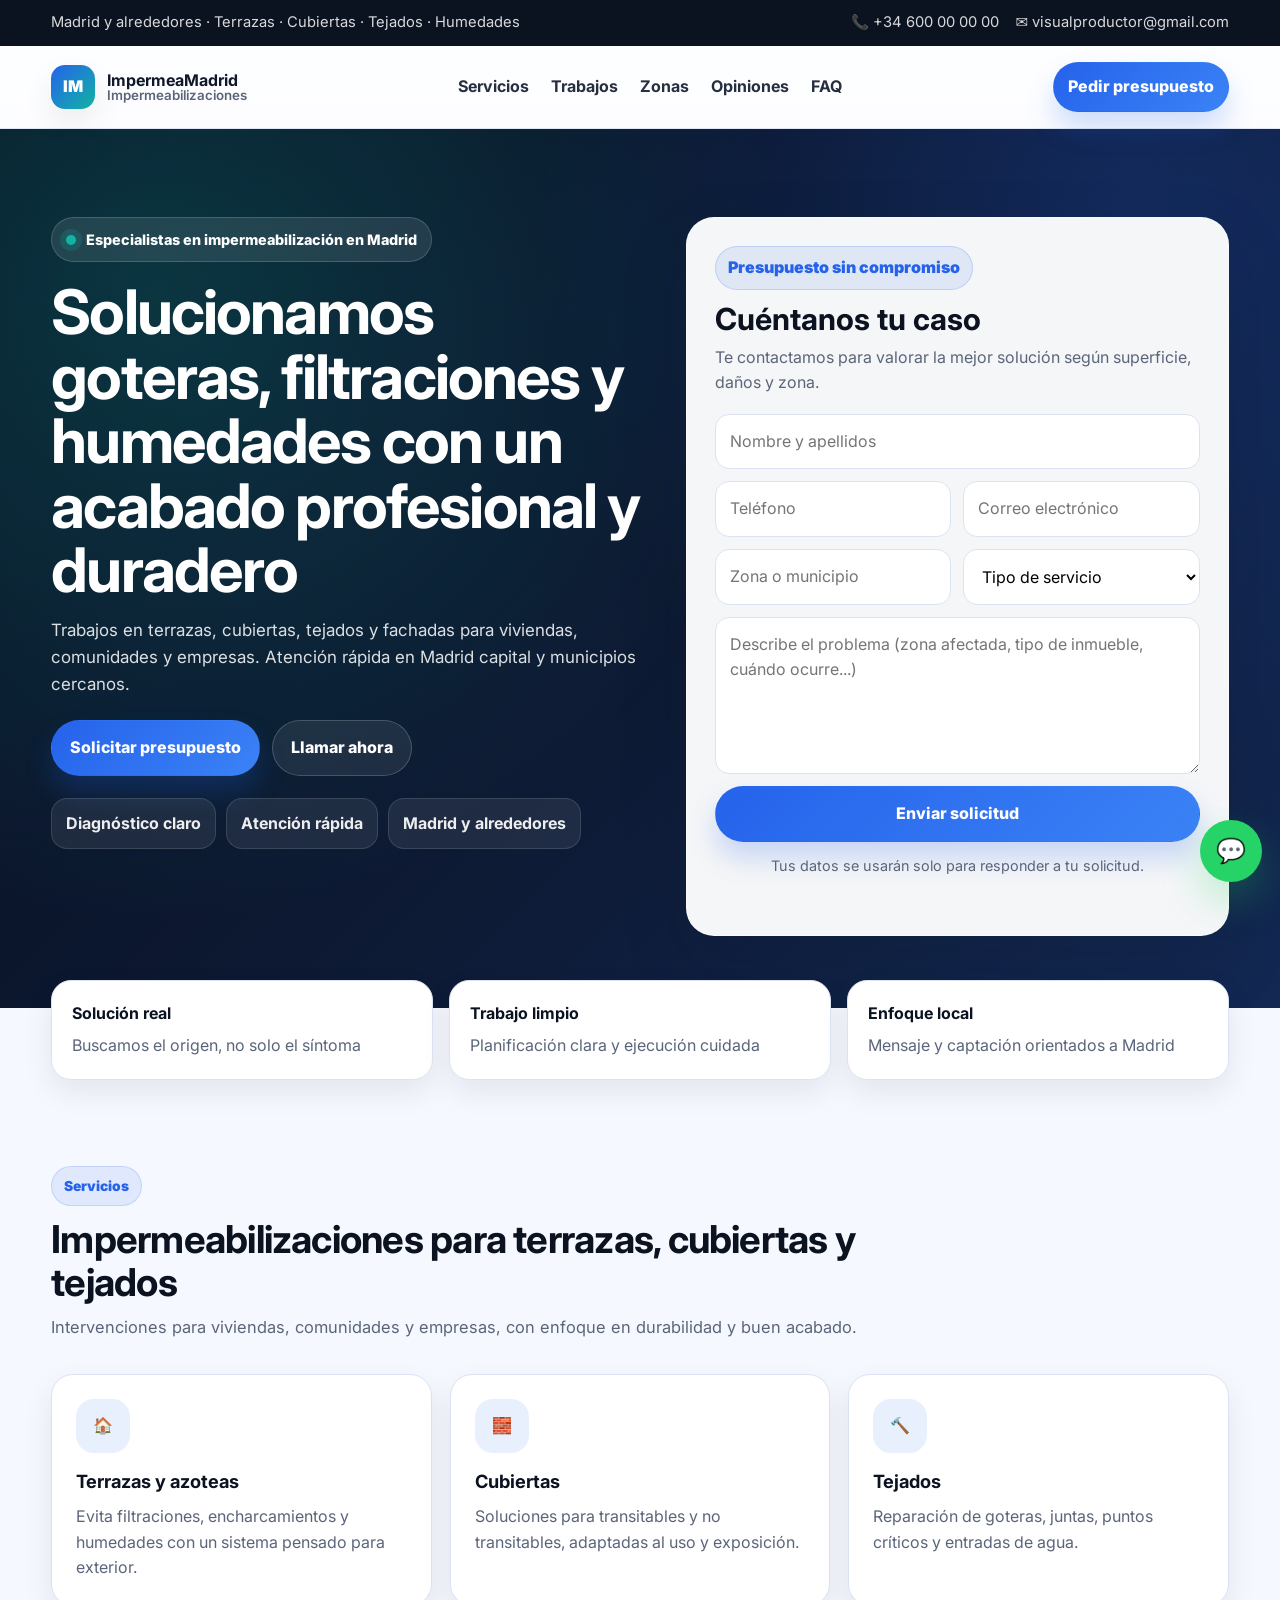
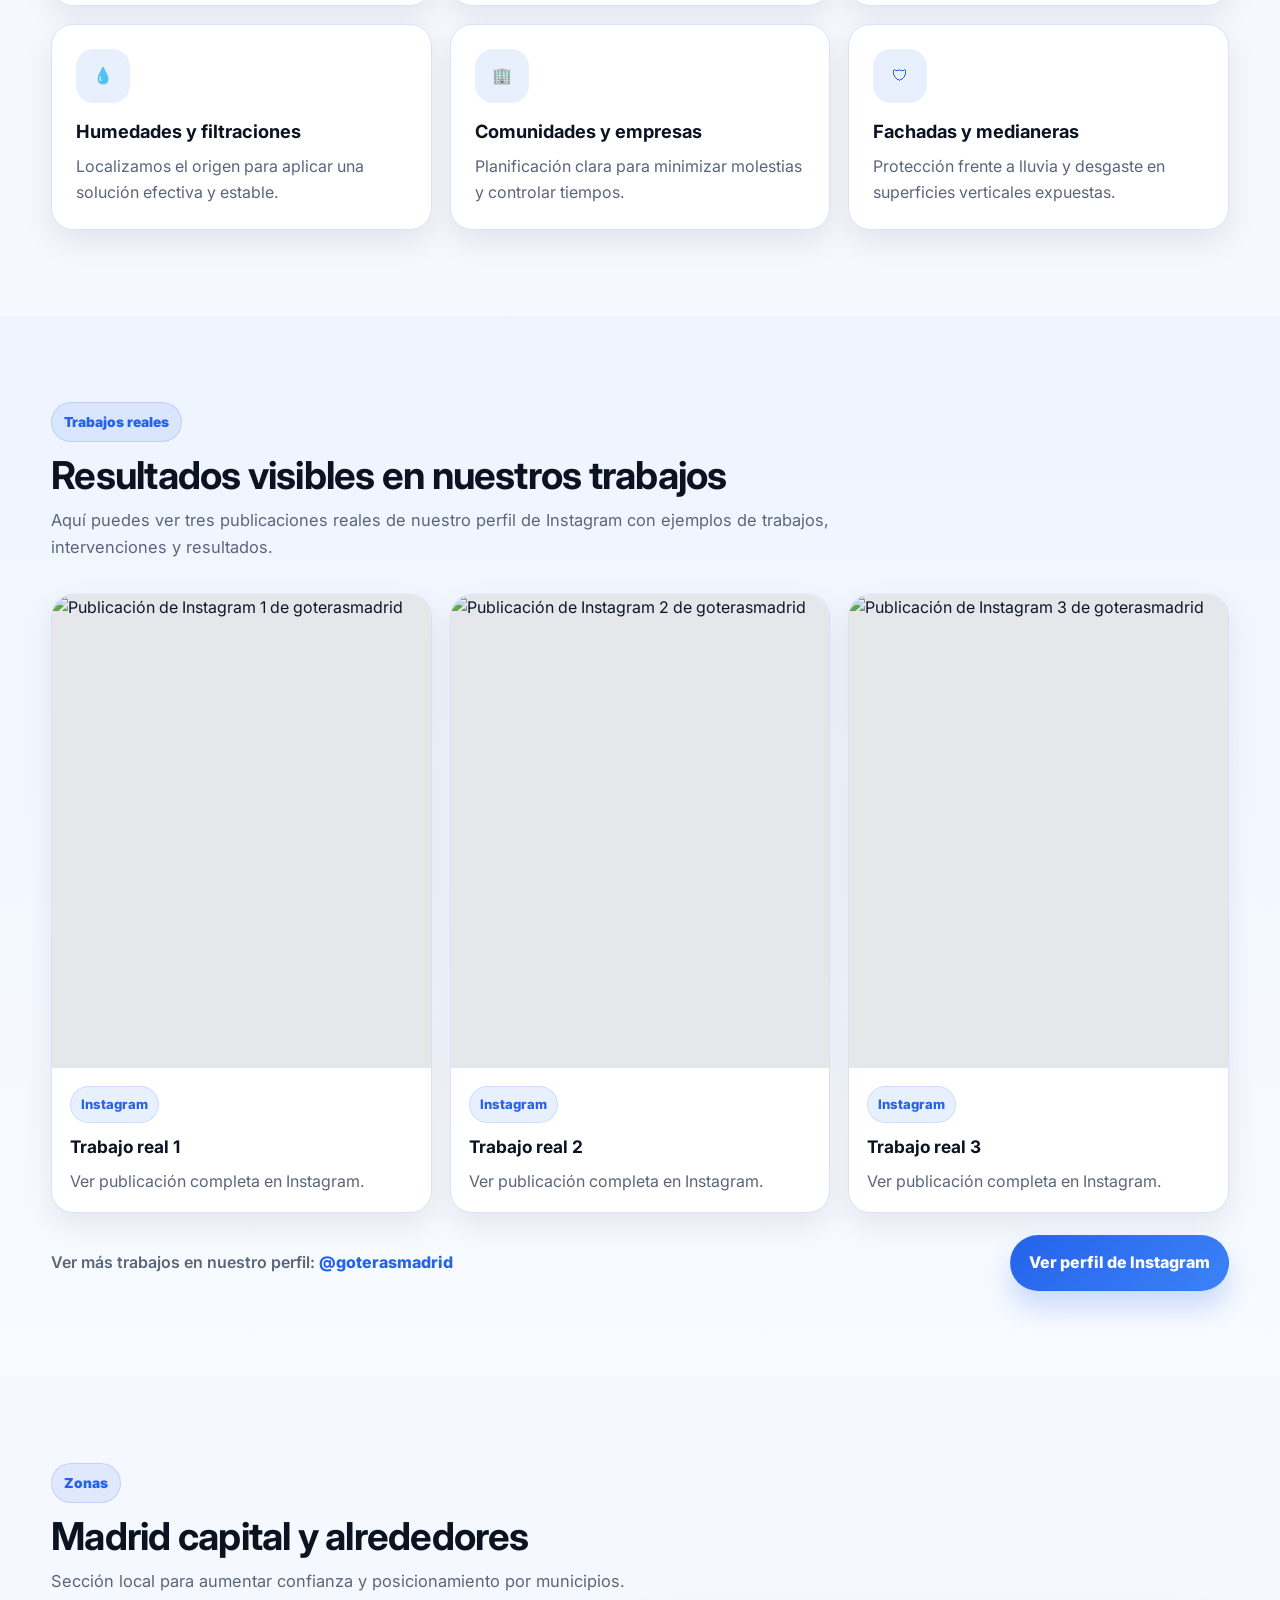
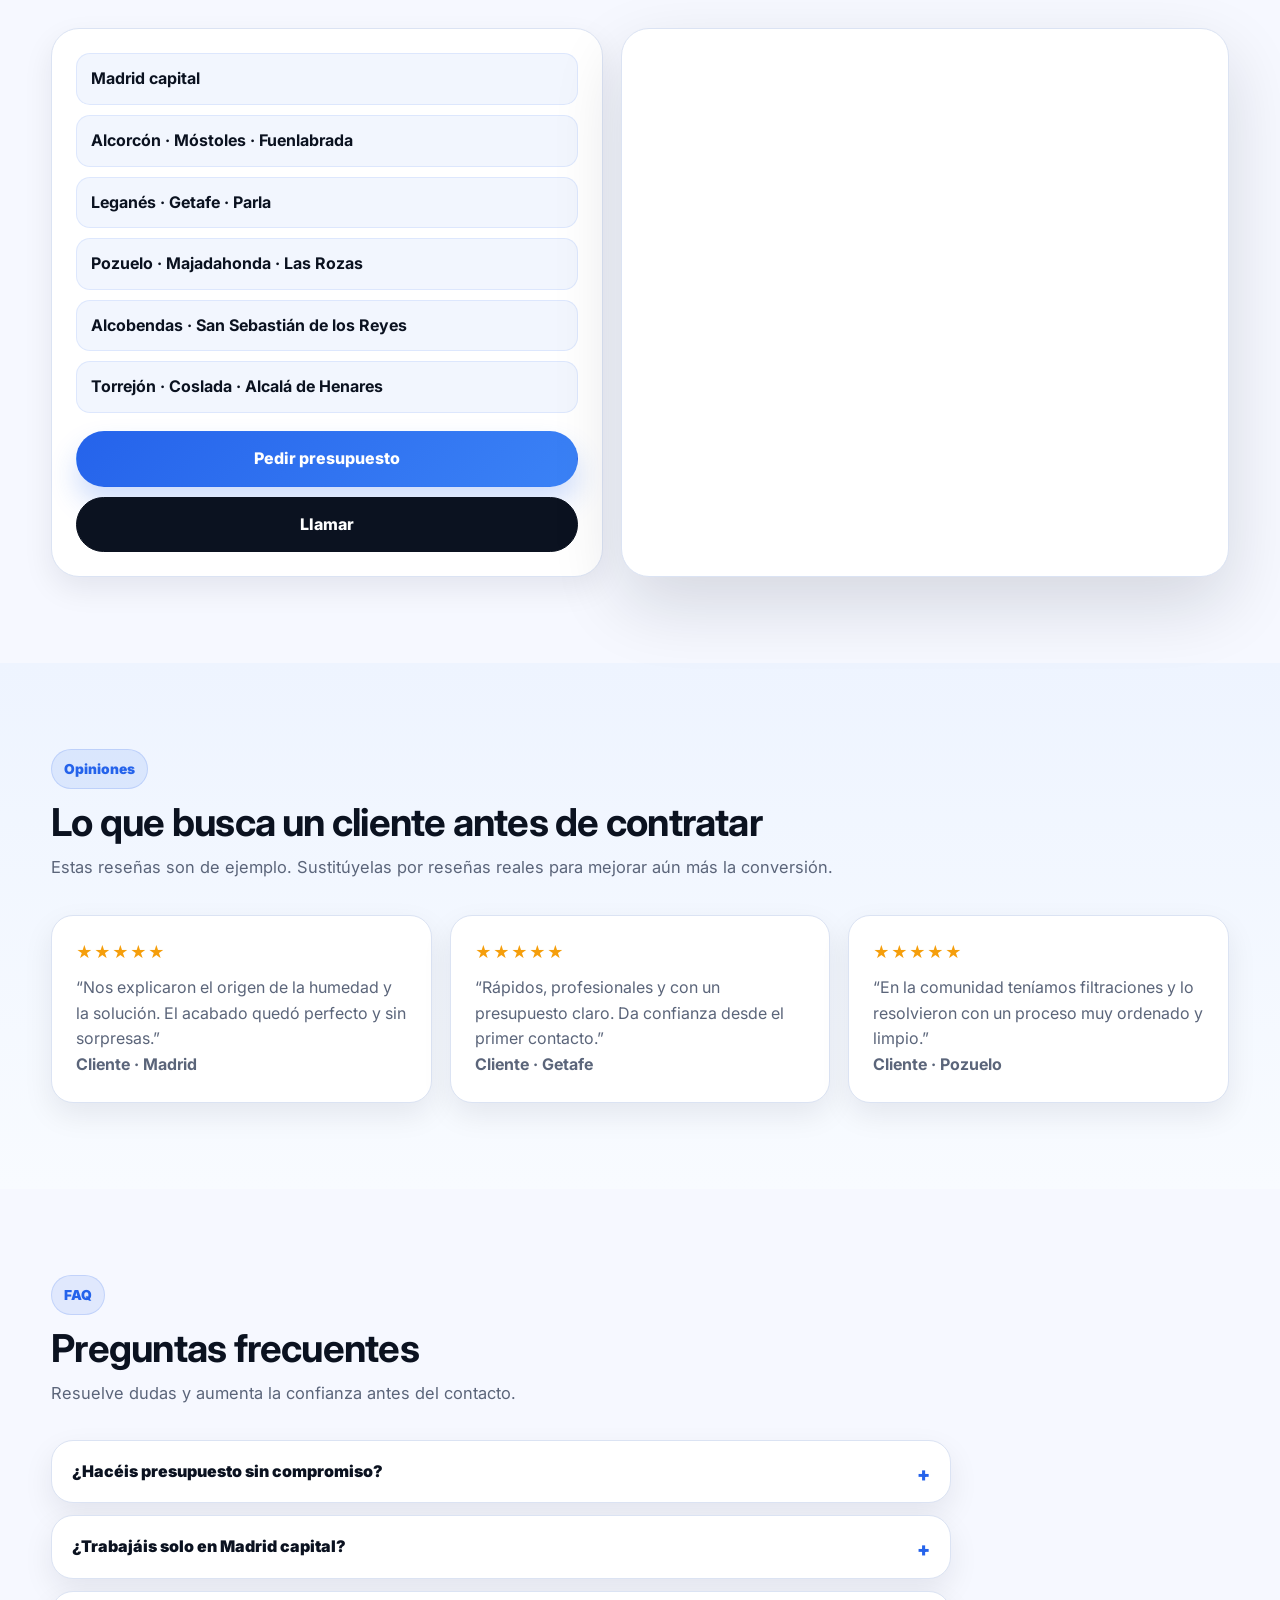
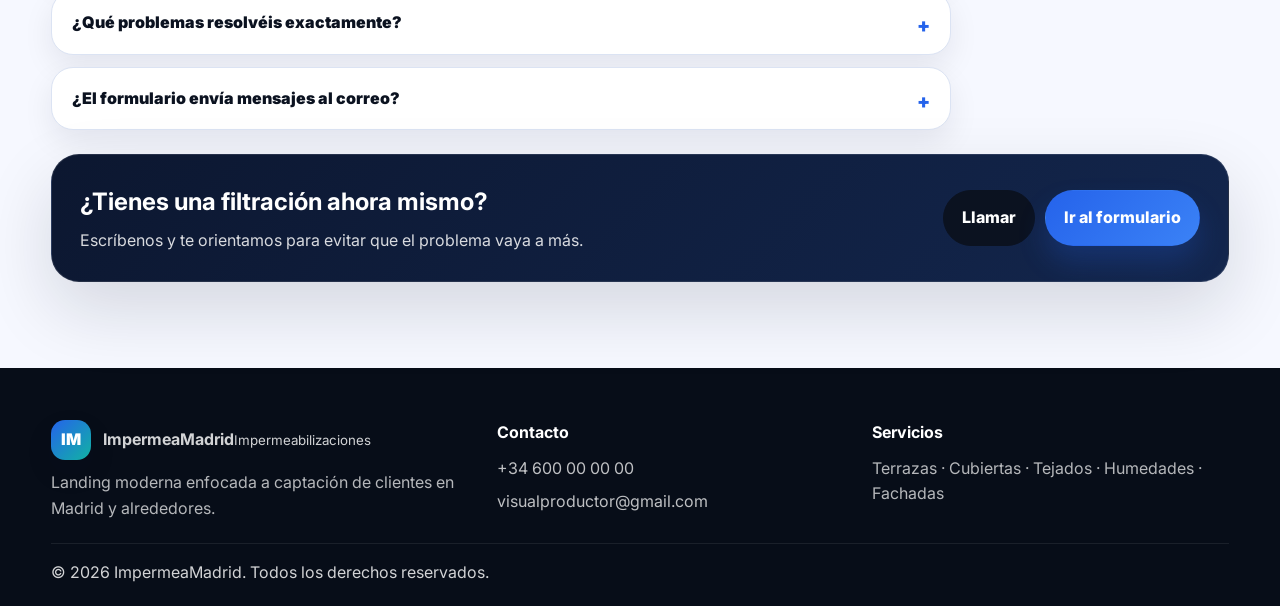
==== index.html @ e81adb11 "WebCompleta" ====
<!DOCTYPE html>
<html lang="es">
<head>
  <meta charset="UTF-8" />
  <meta name="viewport" content="width=device-width, initial-scale=1.0" />
  <title>Impermeabilizaciones en Madrid | Terrazas, cubiertas y tejados</title>
  <meta name="description" content="Impermeabilizaciones profesionales en Madrid y alrededores. Solucionamos goteras, filtraciones y humedades en terrazas, cubiertas y tejados. Presupuesto sin compromiso." />
  <meta name="theme-color" content="#0b1220" />
  <link rel="preconnect" href="https://fonts.googleapis.com" />
  <link rel="preconnect" href="https://fonts.gstatic.com" crossorigin />
  <link href="https://fonts.googleapis.com/css2?family=Inter:wght@400;500;600;700;800;900&display=swap" rel="stylesheet" />
  <link rel="stylesheet" href="style.css" />
</head>
<body>
  <div class="topbar">
    <div class="container topbar__inner">
      <p>Madrid y alrededores · Terrazas · Cubiertas · Tejados · Humedades</p>
      <div class="topbar__links">
        <a href="tel:+34600000000">📞 +34 600 00 00 00</a>
        <a href="mailto:visualproductor@gmail.com">✉ visualproductor@gmail.com</a>
      </div>
    </div>
  </div>

  <header class="header" id="header">
    <div class="container header__inner">
      <a class="brand" href="#inicio" aria-label="Inicio">
        <span class="brand__mark">IM</span>
        <span class="brand__text">
          <strong>ImpermeaMadrid</strong>
          <small>Impermeabilizaciones</small>
        </span>
      </a>

      <nav class="nav nav--desktop" aria-label="Navegación principal">
        <a href="#servicios">Servicios</a>
        <a href="#trabajos">Trabajos</a>
        <a href="#zonas">Zonas</a>
        <a href="#opiniones">Opiniones</a>
        <a href="#faq">FAQ</a>
      </nav>

      <div class="header__actions">
        <a class="btn btn--primary btn--sm header__cta" href="#contacto">Pedir presupuesto</a>
        <button class="burger" id="burger" aria-label="Abrir menú" aria-expanded="false">
          <span></span><span></span><span></span>
        </button>
      </div>
    </div>

    <nav class="nav nav--mobile" id="mobileNav" aria-label="Menú móvil">
      <a href="#servicios">Servicios</a>
      <a href="#trabajos">Trabajos</a>
      <a href="#zonas">Zonas</a>
      <a href="#opiniones">Opiniones</a>
      <a href="#faq">FAQ</a>
      <a href="#contacto">Pedir presupuesto</a>
    </nav>
  </header>

  <main id="inicio">
    <section class="hero">
      <div class="hero__bg"></div>
      <div class="hero__glow"></div>

      <div class="container hero__grid">
        <div class="hero__content reveal">
          <div class="pill">
            <span class="pill__dot"></span>
            Especialistas en impermeabilización en Madrid
          </div>

          <h1>Solucionamos goteras, filtraciones y humedades con un acabado profesional y duradero</h1>

          <p class="hero__lead">
            Trabajos en terrazas, cubiertas, tejados y fachadas para viviendas, comunidades y empresas.
            Atención rápida en Madrid capital y municipios cercanos.
          </p>

          <div class="hero__buttons">
            <a class="btn btn--primary" href="#contacto">Solicitar presupuesto</a>
            <a class="btn btn--ghost" href="tel:+34600000000">Llamar ahora</a>
          </div>

          <div class="hero__highlights">
            <div class="chip">Diagnóstico claro</div>
            <div class="chip">Atención rápida</div>
            <div class="chip">Madrid y alrededores</div>
          </div>
        </div>

        <aside class="lead reveal" id="contacto">
          <div class="lead__head">
            <div class="lead__badge">Presupuesto sin compromiso</div>
            <h2>Cuéntanos tu caso</h2>
            <p>Te contactamos para valorar la mejor solución según superficie, daños y zona.</p>
          </div>

          <form class="form" action="https://formsubmit.co/visualproductor@gmail.com" method="POST" novalidate>
            <div class="form__row">
              <label class="sr-only" for="nombre">Nombre</label>
              <input id="nombre" name="nombre" type="text" placeholder="Nombre y apellidos" required />
            </div>

            <div class="form__row form__row--2">
              <label class="sr-only" for="telefono">Teléfono</label>
              <input id="telefono" name="telefono" type="tel" placeholder="Teléfono" required />
              <label class="sr-only" for="email">Email</label>
              <input id="email" name="email" type="email" placeholder="Correo electrónico" required />
            </div>

            <div class="form__row form__row--2">
              <label class="sr-only" for="zona">Zona</label>
              <input id="zona" name="zona" type="text" placeholder="Zona o municipio" required />
              <label class="sr-only" for="servicio">Servicio</label>
              <select id="servicio" name="servicio" required>
                <option value="">Tipo de servicio</option>
                <option>Terrazas y azoteas</option>
                <option>Cubiertas</option>
                <option>Tejados</option>
                <option>Humedades / filtraciones</option>
                <option>Fachadas / medianeras</option>
                <option>Comunidades / empresas</option>
                <option>Otro</option>
              </select>
            </div>

            <div class="form__row">
              <label class="sr-only" for="mensaje">Mensaje</label>
              <textarea id="mensaje" name="mensaje" rows="5" placeholder="Describe el problema (zona afectada, tipo de inmueble, cuándo ocurre...)" required></textarea>
            </div>

            <input type="hidden" name="_subject" value="Nuevo contacto desde la web de impermeabilizaciones" />
            <input type="hidden" name="_captcha" value="false" />
            <input type="hidden" name="_template" value="table" />
            <input type="hidden" name="_next" value="./gracias.html" />

            <button class="btn btn--primary btn--block" type="submit" id="submitBtn">Enviar solicitud</button>
            <p class="form__note">Tus datos se usarán solo para responder a tu solicitud.</p>
            <div class="form__error" id="formError" role="alert" aria-live="polite"></div>
          </form>
        </aside>
      </div>
    </section>

    <section class="trust">
      <div class="container trust__grid reveal">
        <div class="trust__item"><strong>Solución real</strong><span>Buscamos el origen, no solo el síntoma</span></div>
        <div class="trust__item"><strong>Trabajo limpio</strong><span>Planificación clara y ejecución cuidada</span></div>
        <div class="trust__item"><strong>Enfoque local</strong><span>Mensaje y captación orientados a Madrid</span></div>
      </div>
    </section>

    <section class="section" id="servicios">
      <div class="container">
        <header class="section__head reveal">
          <span class="tag">Servicios</span>
          <h2>Impermeabilizaciones para terrazas, cubiertas y tejados</h2>
          <p>Intervenciones para viviendas, comunidades y empresas, con enfoque en durabilidad y buen acabado.</p>
        </header>

        <div class="grid grid--3">
          <article class="card reveal"><div class="card__icon">🏠</div><h3>Terrazas y azoteas</h3><p>Evita filtraciones, encharcamientos y humedades con un sistema pensado para exterior.</p></article>
          <article class="card reveal"><div class="card__icon">🧱</div><h3>Cubiertas</h3><p>Soluciones para transitables y no transitables, adaptadas al uso y exposición.</p></article>
          <article class="card reveal"><div class="card__icon">🔨</div><h3>Tejados</h3><p>Reparación de goteras, juntas, puntos críticos y entradas de agua.</p></article>
          <article class="card reveal"><div class="card__icon">💧</div><h3>Humedades y filtraciones</h3><p>Localizamos el origen para aplicar una solución efectiva y estable.</p></article>
          <article class="card reveal"><div class="card__icon">🏢</div><h3>Comunidades y empresas</h3><p>Planificación clara para minimizar molestias y controlar tiempos.</p></article>
          <article class="card reveal"><div class="card__icon">🛡</div><h3>Fachadas y medianeras</h3><p>Protección frente a lluvia y desgaste en superficies verticales expuestas.</p></article>
        </div>
      </div>
    </section>

    <section class="section section--alt" id="trabajos">
      <div class="container">
        <header class="section__head reveal">
          <span class="tag">Trabajos reales</span>
          <h2>Resultados visibles en nuestros trabajos</h2>
          <p>
            Aquí puedes ver tres publicaciones reales de nuestro perfil de Instagram con ejemplos
            de trabajos, intervenciones y resultados.
          </p>
        </header>

        <div class="instagram-grid reveal">
          <a class="instagram-post" href="https://www.instagram.com/p/DVeEOyBDBT_/?img_index=1" target="_blank" rel="noopener noreferrer">
            <div class="instagram-post__image"><img src="img/post1.jpg" alt="Publicación de Instagram 1 de goterasmadrid" /></div>
            <div class="instagram-post__content">
              <span class="instagram-post__badge">Instagram</span>
              <h3>Trabajo real 1</h3>
              <p>Ver publicación completa en Instagram.</p>
            </div>
          </a>

          <a class="instagram-post" href="https://www.instagram.com/p/DA6O2ZUCTAc/" target="_blank" rel="noopener noreferrer">
            <div class="instagram-post__image"><img src="img/post2.jpg" alt="Publicación de Instagram 2 de goterasmadrid" /></div>
            <div class="instagram-post__content">
              <span class="instagram-post__badge">Instagram</span>
              <h3>Trabajo real 2</h3>
              <p>Ver publicación completa en Instagram.</p>
            </div>
          </a>

          <a class="instagram-post" href="https://www.instagram.com/p/DA0SCbBNpt3/?img_index=1" target="_blank" rel="noopener noreferrer">
            <div class="instagram-post__image"><img src="img/post3.jpg" alt="Publicación de Instagram 3 de goterasmadrid" /></div>
            <div class="instagram-post__content">
              <span class="instagram-post__badge">Instagram</span>
              <h3>Trabajo real 3</h3>
              <p>Ver publicación completa en Instagram.</p>
            </div>
          </a>
        </div>

        <div class="instagram-cta reveal">
          <p>Ver más trabajos en nuestro perfil: <a href="https://www.instagram.com/goterasmadrid/" target="_blank" rel="noopener noreferrer">@goterasmadrid</a></p>
          <a class="btn btn--primary" href="https://www.instagram.com/goterasmadrid/" target="_blank" rel="noopener noreferrer">Ver perfil de Instagram</a>
        </div>
      </div>
    </section>

    <section class="section" id="zonas">
      <div class="container">
        <header class="section__head reveal">
          <span class="tag">Zonas</span>
          <h2>Madrid capital y alrededores</h2>
          <p>Sección local para aumentar confianza y posicionamiento por municipios.</p>
        </header>

        <div class="zones">
          <div class="zones__list reveal">
            <div class="zone">Madrid capital</div>
            <div class="zone">Alcorcón · Móstoles · Fuenlabrada</div>
            <div class="zone">Leganés · Getafe · Parla</div>
            <div class="zone">Pozuelo · Majadahonda · Las Rozas</div>
            <div class="zone">Alcobendas · San Sebastián de los Reyes</div>
            <div class="zone">Torrejón · Coslada · Alcalá de Henares</div>
            <div class="zones__cta">
              <a class="btn btn--primary btn--block" href="#contacto">Pedir presupuesto</a>
              <a class="btn btn--dark btn--block" href="tel:+34600000000">Llamar</a>
            </div>
          </div>

          <div class="map reveal" aria-label="Mapa de Madrid">
            <iframe title="Mapa - Madrid" loading="lazy" referrerpolicy="no-referrer-when-downgrade" src="https://www.google.com/maps?q=Madrid&output=embed"></iframe>
          </div>
        </div>
      </div>
    </section>

    <section class="section section--alt" id="opiniones">
      <div class="container">
        <header class="section__head reveal">
          <span class="tag">Opiniones</span>
          <h2>Lo que busca un cliente antes de contratar</h2>
          <p>Estas reseñas son de ejemplo. Sustitúyelas por reseñas reales para mejorar aún más la conversión.</p>
        </header>

        <div class="grid grid--3">
          <article class="review reveal"><div class="review__stars">★★★★★</div><p>“Nos explicaron el origen de la humedad y la solución. El acabado quedó perfecto y sin sorpresas.”</p><span>Cliente · Madrid</span></article>
          <article class="review reveal"><div class="review__stars">★★★★★</div><p>“Rápidos, profesionales y con un presupuesto claro. Da confianza desde el primer contacto.”</p><span>Cliente · Getafe</span></article>
          <article class="review reveal"><div class="review__stars">★★★★★</div><p>“En la comunidad teníamos filtraciones y lo resolvieron con un proceso muy ordenado y limpio.”</p><span>Cliente · Pozuelo</span></article>
        </div>
      </div>
    </section>

    <section class="section" id="faq">
      <div class="container">
        <header class="section__head reveal">
          <span class="tag">FAQ</span>
          <h2>Preguntas frecuentes</h2>
          <p>Resuelve dudas y aumenta la confianza antes del contacto.</p>
        </header>

        <div class="faq reveal">
          <details class="faq__item"><summary>¿Hacéis presupuesto sin compromiso?</summary><p>Sí. Necesitamos entender el tipo de superficie, el problema y la zona para orientar la mejor solución.</p></details>
          <details class="faq__item"><summary>¿Trabajáis solo en Madrid capital?</summary><p>No. Trabajamos en Madrid y alrededores. Indícanos tu municipio y te confirmamos cobertura.</p></details>
          <details class="faq__item"><summary>¿Qué problemas resolvéis exactamente?</summary><p>Goteras, filtraciones, humedades, impermeabilización de terrazas, cubiertas, tejados y fachadas.</p></details>
          <details class="faq__item"><summary>¿El formulario envía mensajes al correo?</summary><p>Sí. Está preparado con FormSubmit para enviar directamente a visualproductor@gmail.com sin backend.</p></details>
        </div>

        <div class="cta reveal">
          <div class="cta__box">
            <div>
              <h3>¿Tienes una filtración ahora mismo?</h3>
              <p>Escríbenos y te orientamos para evitar que el problema vaya a más.</p>
            </div>
            <div class="cta__actions">
              <a class="btn btn--dark" href="tel:+34600000000">Llamar</a>
              <a class="btn btn--primary" href="#contacto">Ir al formulario</a>
            </div>
          </div>
        </div>
      </div>
    </section>

    <footer class="footer">
      <div class="container footer__grid">
        <div class="footer__col">
          <div class="footer__brand">
            <span class="brand__mark brand__mark--sm">IM</span>
            <div><strong>ImpermeaMadrid</strong><small>Impermeabilizaciones</small></div>
          </div>
          <p>Landing moderna enfocada a captación de clientes en Madrid y alrededores.</p>
        </div>

        <div class="footer__col">
          <h4>Contacto</h4>
          <a href="tel:+34600000000">+34 600 00 00 00</a>
          <a href="mailto:visualproductor@gmail.com">visualproductor@gmail.com</a>
        </div>

        <div class="footer__col">
          <h4>Servicios</h4>
          <p>Terrazas · Cubiertas · Tejados · Humedades · Fachadas</p>
        </div>
      </div>

      <div class="container footer__bottom">
        <p>© 2026 ImpermeaMadrid. Todos los derechos reservados.</p>
      </div>
    </footer>

    <a class="wapp" href="https://wa.me/34600000000" target="_blank" rel="noopener noreferrer" aria-label="Contactar por WhatsApp">💬</a>
  </main>

  <script src="script.js"></script>
</body>
</html>
---- style.css ----
:root{
  --bg:#f6f8ff;
  --surface:#ffffff;
  --text:#0f172a;
  --muted:#5b657a;
  --dark:#0b1220;
  --primary:#2563eb;
  --primary-2:#1d4ed8;
  --accent:#11b3a3;
  --border:#dbe3f3;
  --shadow-lg:0 28px 70px rgba(11,18,32,.14);
  --shadow-md:0 12px 30px rgba(11,18,32,.08);
  --radius-xl:28px;
  --radius-lg:22px;
  --max:1180px;
  --t:.28s ease;
}
*{box-sizing:border-box;margin:0;padding:0}
html{scroll-behavior:smooth}
body{font-family:"Inter",system-ui,-apple-system,Segoe UI,Roboto,Arial,sans-serif;background:var(--bg);color:var(--text);line-height:1.6}
a{color:inherit;text-decoration:none}
button,input,select,textarea{font:inherit}
img{max-width:100%;display:block}
.container{width:min(92%,var(--max));margin:0 auto}
.sr-only{position:absolute;width:1px;height:1px;padding:0;margin:-1px;overflow:hidden;clip:rect(0,0,0,0);white-space:nowrap;border:0}
.topbar{background:var(--dark);color:rgba(255,255,255,.84);font-size:.92rem}
.topbar__inner{min-height:46px;display:flex;align-items:center;justify-content:space-between;gap:16px;flex-wrap:wrap}
.topbar__links{display:flex;gap:16px;flex-wrap:wrap}
.header{position:sticky;top:0;z-index:100;backdrop-filter:blur(12px);background:rgba(255,255,255,.78);border-bottom:1px solid rgba(219,227,243,.9)}
.header__inner{min-height:82px;display:flex;align-items:center;justify-content:space-between;gap:18px}
.brand{display:flex;align-items:center;gap:12px}
.brand__mark{width:44px;height:44px;border-radius:14px;display:grid;place-items:center;color:#fff;font-weight:900;background:linear-gradient(135deg,var(--primary),var(--accent));box-shadow:var(--shadow-md)}
.brand__mark--sm{width:40px;height:40px}
.brand__text{display:flex;flex-direction:column;line-height:1.05}
.brand__text small{color:var(--muted);font-weight:600}
.nav--desktop{display:flex;align-items:center;gap:22px}
.nav--desktop a{font-weight:700;color:var(--text);opacity:.9}
.header__actions{display:flex;align-items:center;gap:12px}
.header__cta{white-space:nowrap;padding:12px 20px;box-shadow:0 12px 24px rgba(37,99,235,.18)}
.burger{width:46px;height:46px;border-radius:14px;border:1px solid var(--border);background:#fff;cursor:pointer;display:none}
.burger span{display:block;width:20px;height:2px;background:var(--text);margin:4px auto;border-radius:2px;opacity:.9}
.nav--mobile{display:none;flex-direction:column;gap:14px;padding:0 4% 18px;background:#fff;border-top:1px solid var(--border)}
.nav--mobile.active{display:flex}
.nav--mobile a{font-weight:700}
.btn{display:inline-flex;align-items:center;justify-content:center;gap:10px;padding:14px 18px;border-radius:999px;font-weight:800;border:1px solid transparent;cursor:pointer;transition:var(--t)}
.btn--sm{padding:11px 14px}
.btn--primary{color:#fff;background:linear-gradient(135deg,var(--primary),#3b82f6);box-shadow:0 16px 28px rgba(37,99,235,.22)}
.btn--primary:hover{transform:translateY(-2px);background:linear-gradient(135deg,var(--primary-2),#2563eb)}
.btn--ghost{background:rgba(255,255,255,.08);border:1px solid rgba(255,255,255,.18);color:#fff}
.btn--dark{background:var(--dark);border:1px solid var(--dark);color:#fff}
.btn--block{width:100%}
.hero{position:relative;overflow:hidden;padding:88px 0 72px;background:linear-gradient(135deg,#071021 0%, #0e1a34 52%, #142c5b 100%);color:#fff}
.hero__bg{position:absolute;inset:0;background:linear-gradient(rgba(7,16,33,.55),rgba(7,16,33,.55)),url("https://images.unsplash.com/photo-1504307651254-35680f356dfd?auto=format&fit=crop&w=1700&q=80") center/cover no-repeat;opacity:.22}
.hero__glow{position:absolute;inset:-120px;background:radial-gradient(circle at 18% 25%, rgba(17,179,163,.22), transparent 42%),radial-gradient(circle at 82% 18%, rgba(37,99,235,.22), transparent 38%);pointer-events:none}
.hero__grid{position:relative;z-index:2;display:grid;grid-template-columns:1.05fr .95fr;gap:34px;align-items:start}
.pill{display:inline-flex;align-items:center;gap:10px;padding:10px 14px;border-radius:999px;background:rgba(255,255,255,.10);border:1px solid rgba(255,255,255,.16);font-weight:800;font-size:.9rem;margin-bottom:18px}
.pill__dot{width:10px;height:10px;border-radius:50%;background:var(--accent);box-shadow:0 0 0 6px rgba(17,179,163,.18)}
.hero h1{font-size:clamp(2.1rem, 4.8vw, 4.2rem);line-height:1.05;letter-spacing:-.03em;margin-bottom:14px;max-width:820px}
.hero__lead{color:rgba(255,255,255,.86);font-size:1.06rem;max-width:720px;margin-bottom:22px}
.hero__buttons{display:flex;gap:12px;flex-wrap:wrap;margin-bottom:22px}
.hero__highlights{display:flex;flex-wrap:wrap;gap:10px}.chip{display:inline-flex;align-items:center;gap:10px;padding:12px 14px;border-radius:16px;background:rgba(255,255,255,.08);border:1px solid rgba(255,255,255,.12);color:rgba(255,255,255,.92);font-weight:700}
.lead{background:rgba(255,255,255,.96);color:var(--text);border-radius:var(--radius-xl);box-shadow:var(--shadow-lg);border:1px solid rgba(255,255,255,.55);padding:28px}
.lead__badge{display:inline-flex;padding:8px 12px;border-radius:999px;background:rgba(37,99,235,.10);border:1px solid rgba(37,99,235,.18);color:var(--primary);font-weight:900;margin-bottom:12px}
.lead__head h2{font-size:1.9rem;line-height:1.15;margin-bottom:8px;color:var(--dark)}
.lead__head p{color:var(--muted);margin-bottom:18px}
.form{display:grid;gap:12px}.form__row{display:grid;gap:12px}.form__row--2{grid-template-columns:1fr 1fr}
.form input,.form select,.form textarea{width:100%;padding:14px;border-radius:14px;border:1px solid var(--border);background:#fff;outline:none;transition:var(--t)}
.form textarea{resize:vertical;min-height:120px}
.form input:focus,.form select:focus,.form textarea:focus{border-color:rgba(37,99,235,.55);box-shadow:0 0 0 4px rgba(37,99,235,.12)}
.form__note{font-size:.9rem;color:var(--muted);text-align:center}.form__error{color:#b42318;font-weight:700;font-size:.95rem;text-align:center;min-height:1.2em}.is-invalid{border-color:#fda29b!important;box-shadow:0 0 0 4px rgba(240,68,56,.10)!important}
.trust{margin-top:-28px;position:relative;z-index:5}.trust__grid{display:grid;grid-template-columns:repeat(3,1fr);gap:16px}.trust__item{background:#fff;border:1px solid var(--border);border-radius:20px;padding:20px;box-shadow:var(--shadow-md)}.trust__item strong{display:block;color:var(--dark);margin-bottom:6px}.trust__item span{color:var(--muted)}
.section{padding:86px 0}.section--alt{background:linear-gradient(180deg,#eef4ff 0%, #f8fbff 100%)}.section__head{max-width:820px;margin-bottom:34px}.tag{display:inline-flex;padding:8px 12px;border-radius:999px;background:rgba(37,99,235,.10);border:1px solid rgba(37,99,235,.16);color:var(--primary);font-weight:900;font-size:.86rem;margin-bottom:12px}.section__head h2{font-size:clamp(1.85rem, 3vw, 3rem);line-height:1.12;margin-bottom:10px;color:var(--dark);letter-spacing:-.02em}.section__head p{color:var(--muted);font-size:1.03rem}
.grid{display:grid;gap:18px}.grid--3{grid-template-columns:repeat(3,1fr)}
.card,.review{background:#fff;border:1px solid var(--border);border-radius:var(--radius-lg);padding:24px;box-shadow:var(--shadow-md);transition:var(--t)}
.card:hover,.review:hover,.instagram-post:hover{transform:translateY(-4px)}
.card__icon{width:54px;height:54px;border-radius:18px;display:grid;place-items:center;background:rgba(37,99,235,.10);color:var(--primary);margin-bottom:14px}.card h3{color:var(--dark);margin-bottom:8px;font-size:1.14rem}.card p,.review p{color:var(--muted)}
.instagram-grid{display:grid;grid-template-columns:repeat(3,minmax(0,1fr));gap:18px}
.instagram-post{display:flex;flex-direction:column;background:#fff;border:1px solid var(--border);border-radius:var(--radius-lg);overflow:hidden;box-shadow:var(--shadow-md);transition:var(--t)}
.instagram-post__image{aspect-ratio:4/5;overflow:hidden;background:#e5e7eb}.instagram-post__image img{width:100%;height:100%;object-fit:cover;display:block}.instagram-post__content{padding:18px}.instagram-post__badge{display:inline-flex;padding:7px 10px;border-radius:999px;background:rgba(37,99,235,.10);border:1px solid rgba(37,99,235,.14);color:var(--primary);font-weight:800;font-size:.82rem;margin-bottom:10px}.instagram-post__content h3{color:var(--dark);margin-bottom:8px;font-size:1.08rem}.instagram-post__content p{color:var(--muted)}
.instagram-cta{margin-top:22px;display:flex;justify-content:space-between;align-items:center;gap:16px;flex-wrap:wrap}.instagram-cta p{color:var(--muted);font-weight:600}.instagram-cta a:not(.btn){color:var(--primary);font-weight:800}
.zones{display:grid;grid-template-columns:1fr 1.1fr;gap:18px;align-items:stretch}.zones__list{background:#fff;border:1px solid var(--border);border-radius:var(--radius-xl);padding:24px;box-shadow:var(--shadow-md);display:grid;gap:10px}.zone{padding:12px 14px;border-radius:14px;background:rgba(37,99,235,.06);border:1px solid rgba(37,99,235,.10);font-weight:700;color:var(--dark)}.zones__cta{display:grid;gap:10px;margin-top:8px}.map{background:#fff;border:1px solid var(--border);border-radius:var(--radius-xl);overflow:hidden;box-shadow:var(--shadow-lg);min-height:380px}.map iframe{width:100%;height:100%;border:0;min-height:380px}
.review__stars{color:#f59e0b;font-weight:900;letter-spacing:1px;margin-bottom:10px}.review span{color:var(--muted);font-weight:700}
.faq{display:grid;gap:12px;max-width:900px}.faq__item{background:#fff;border:1px solid var(--border);border-radius:var(--radius-lg);padding:18px 20px;box-shadow:var(--shadow-md)}.faq__item summary{cursor:pointer;list-style:none;font-weight:900;color:var(--dark);position:relative;padding-right:28px}.faq__item summary::-webkit-details-marker{display:none}.faq__item summary::after{content:"+";position:absolute;right:0;top:0;color:var(--primary);font-size:1.2rem;font-weight:900}.faq__item[open] summary::after{content:"−"}.faq__item p{color:var(--muted);padding-top:10px}
.cta{margin-top:24px}.cta__box{background:linear-gradient(135deg,#0c1730 0%, #13264d 100%);border:1px solid rgba(255,255,255,.10);color:#fff;border-radius:var(--radius-xl);padding:28px;box-shadow:var(--shadow-lg);display:flex;justify-content:space-between;align-items:center;gap:18px}.cta__box h3{font-size:1.5rem;margin-bottom:6px}.cta__box p{color:rgba(255,255,255,.84)}.cta__actions{display:flex;gap:10px;flex-wrap:wrap}
.footer{background:#070d18;color:rgba(255,255,255,.82);padding:52px 0 20px}.footer__grid{display:grid;grid-template-columns:1.2fr 1fr 1fr;gap:18px;padding-bottom:20px}.footer__col h4{color:#fff;margin-bottom:10px}.footer__col a{display:block;margin-bottom:8px;opacity:.9}.footer__brand{display:flex;align-items:center;gap:12px;margin-bottom:10px}.footer__col p{opacity:.86}.footer__bottom{border-top:1px solid rgba(255,255,255,.08);padding-top:16px}
.wapp{position:fixed;right:18px;bottom:18px;z-index:120;width:62px;height:62px;border-radius:50%;display:grid;place-items:center;background:#25d366;color:#fff;font-size:1.5rem;box-shadow:0 18px 40px rgba(37,211,102,.28);transition:var(--t)}
.reveal{opacity:0;transform:translateY(22px);transition:opacity .7s ease,transform .7s ease}.reveal.active{opacity:1;transform:translateY(0)}
@media (max-width:1100px){.hero__grid,.zones{grid-template-columns:1fr}.grid--3,.instagram-grid{grid-template-columns:1fr 1fr}.trust__grid{grid-template-columns:1fr}.footer__grid{grid-template-columns:1fr}}
@media (max-width:860px){.nav--desktop,.header__cta{display:none}.burger{display:block}.form__row--2,.grid--3,.instagram-grid{grid-template-columns:1fr}.cta__box{flex-direction:column;align-items:flex-start}.hero{padding-top:74px}}
@media (max-width:520px){.topbar__inner{padding:10px 0}.hero__buttons{flex-direction:column}.btn{width:100%}}
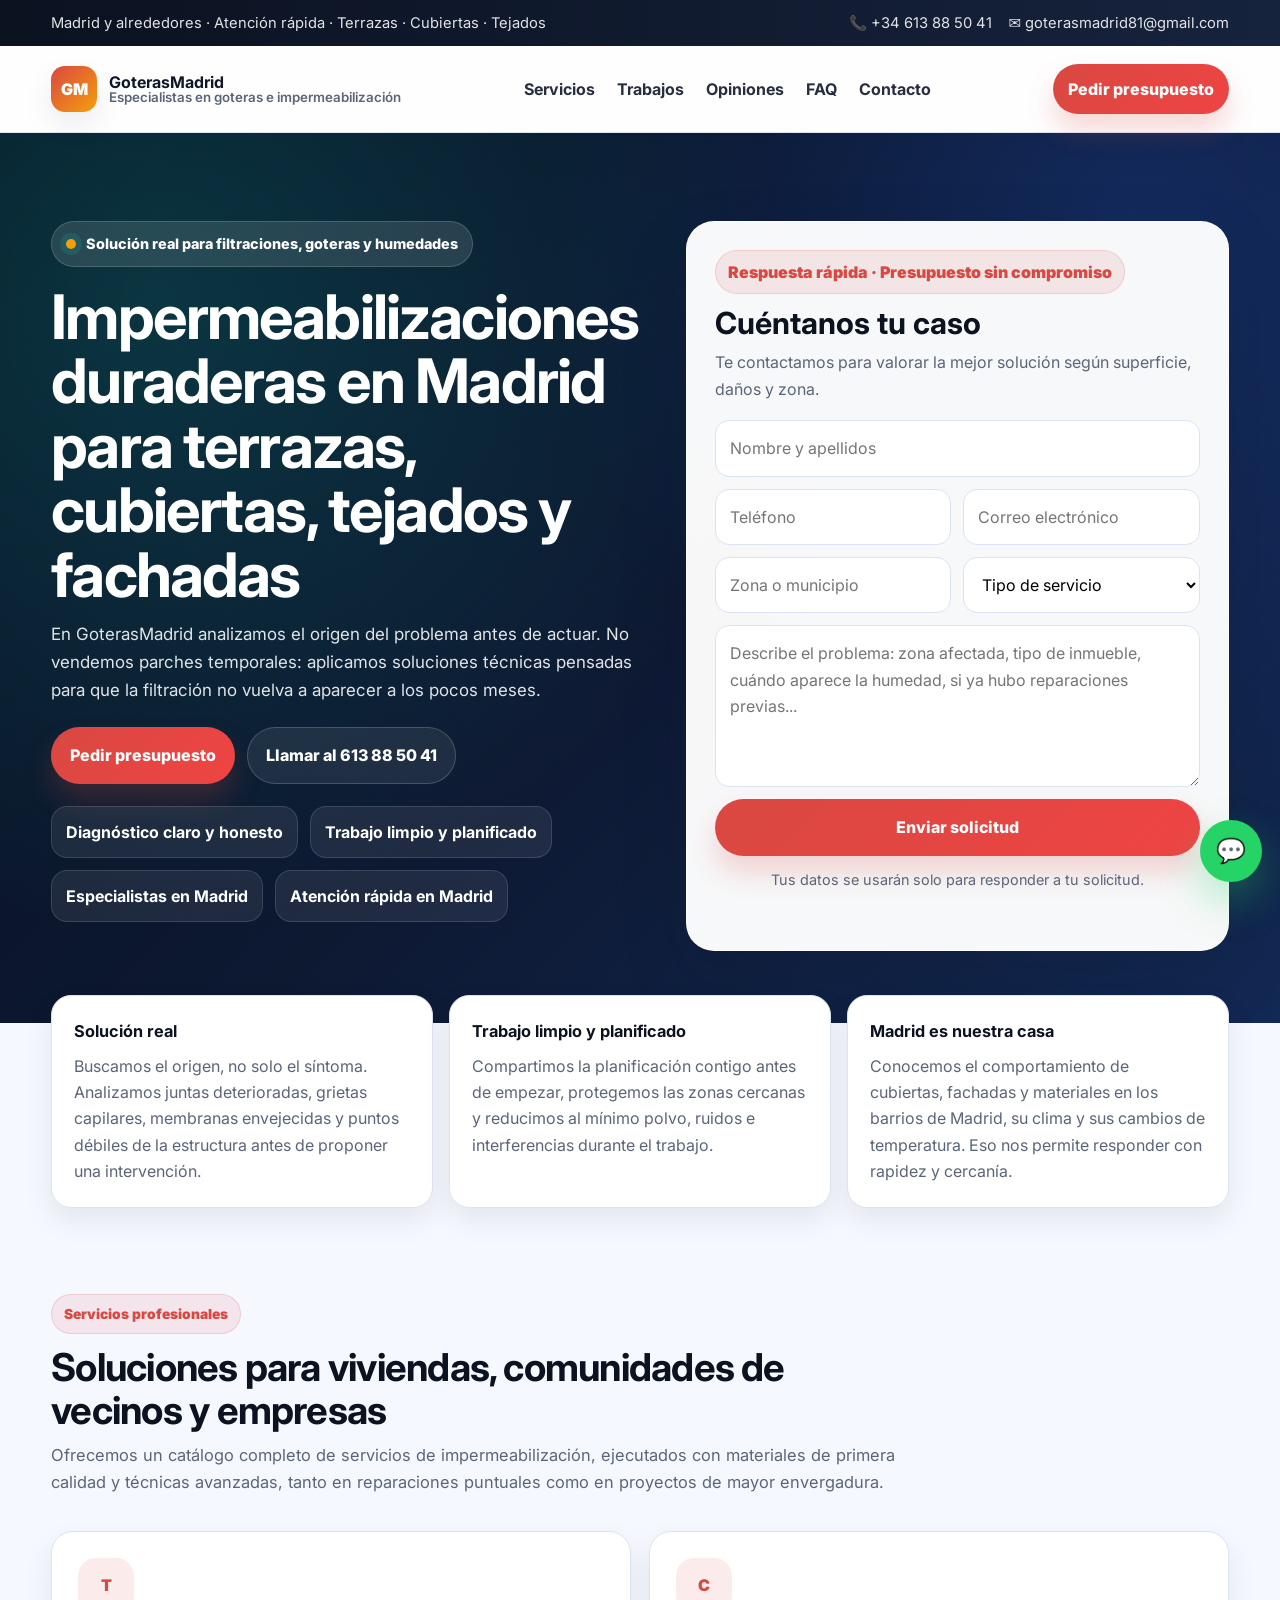
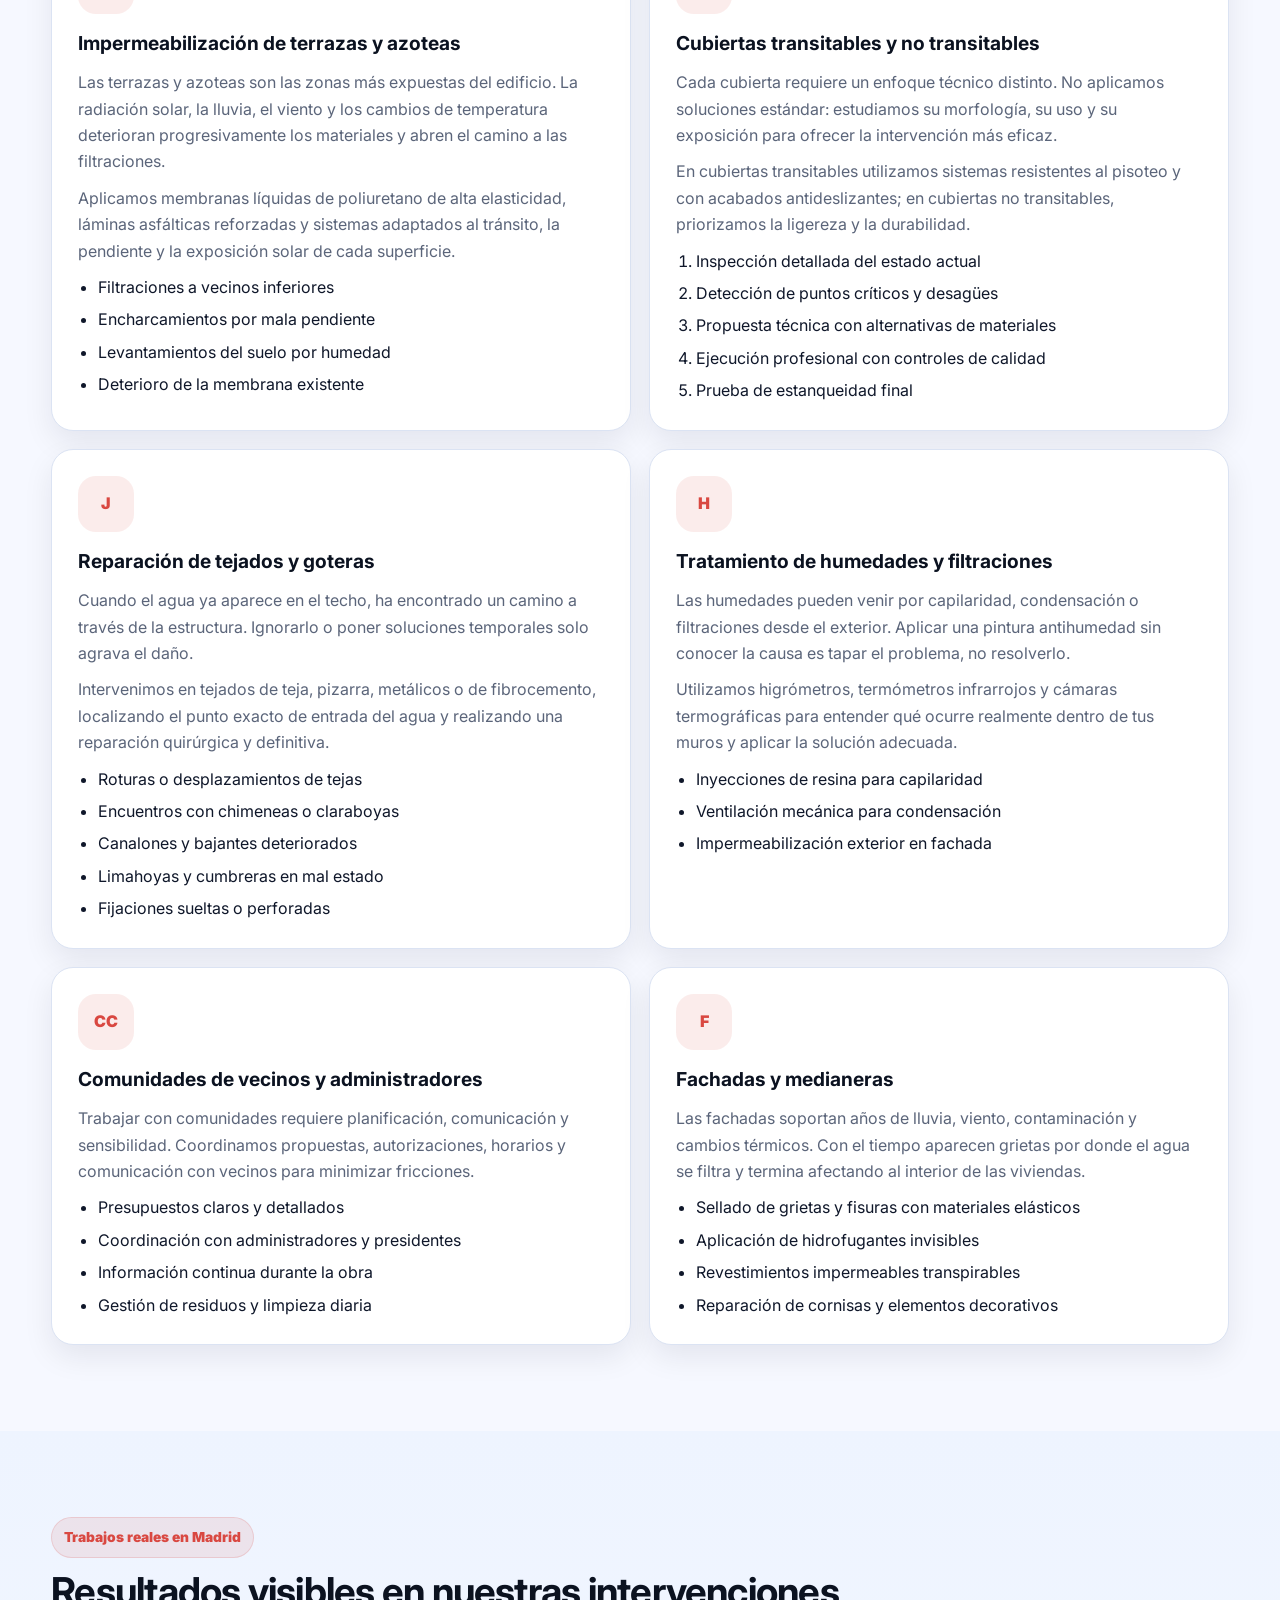
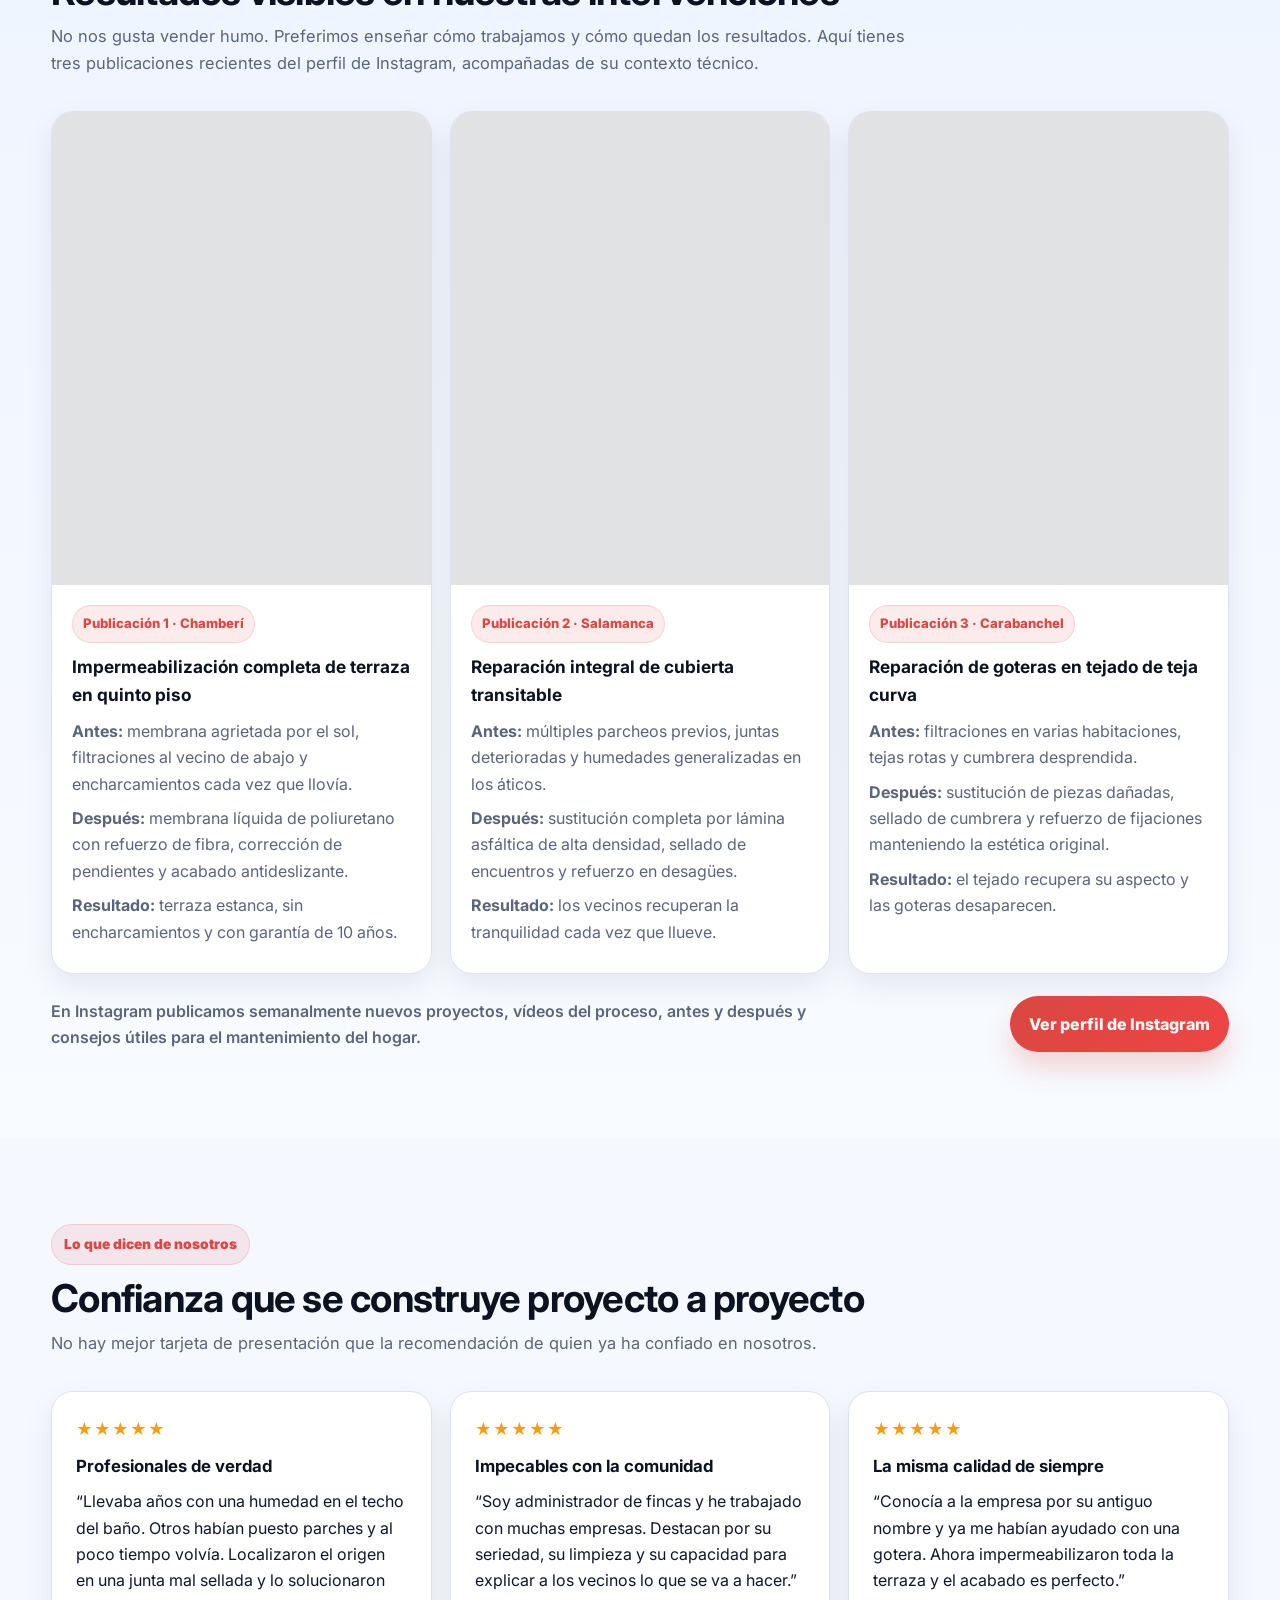
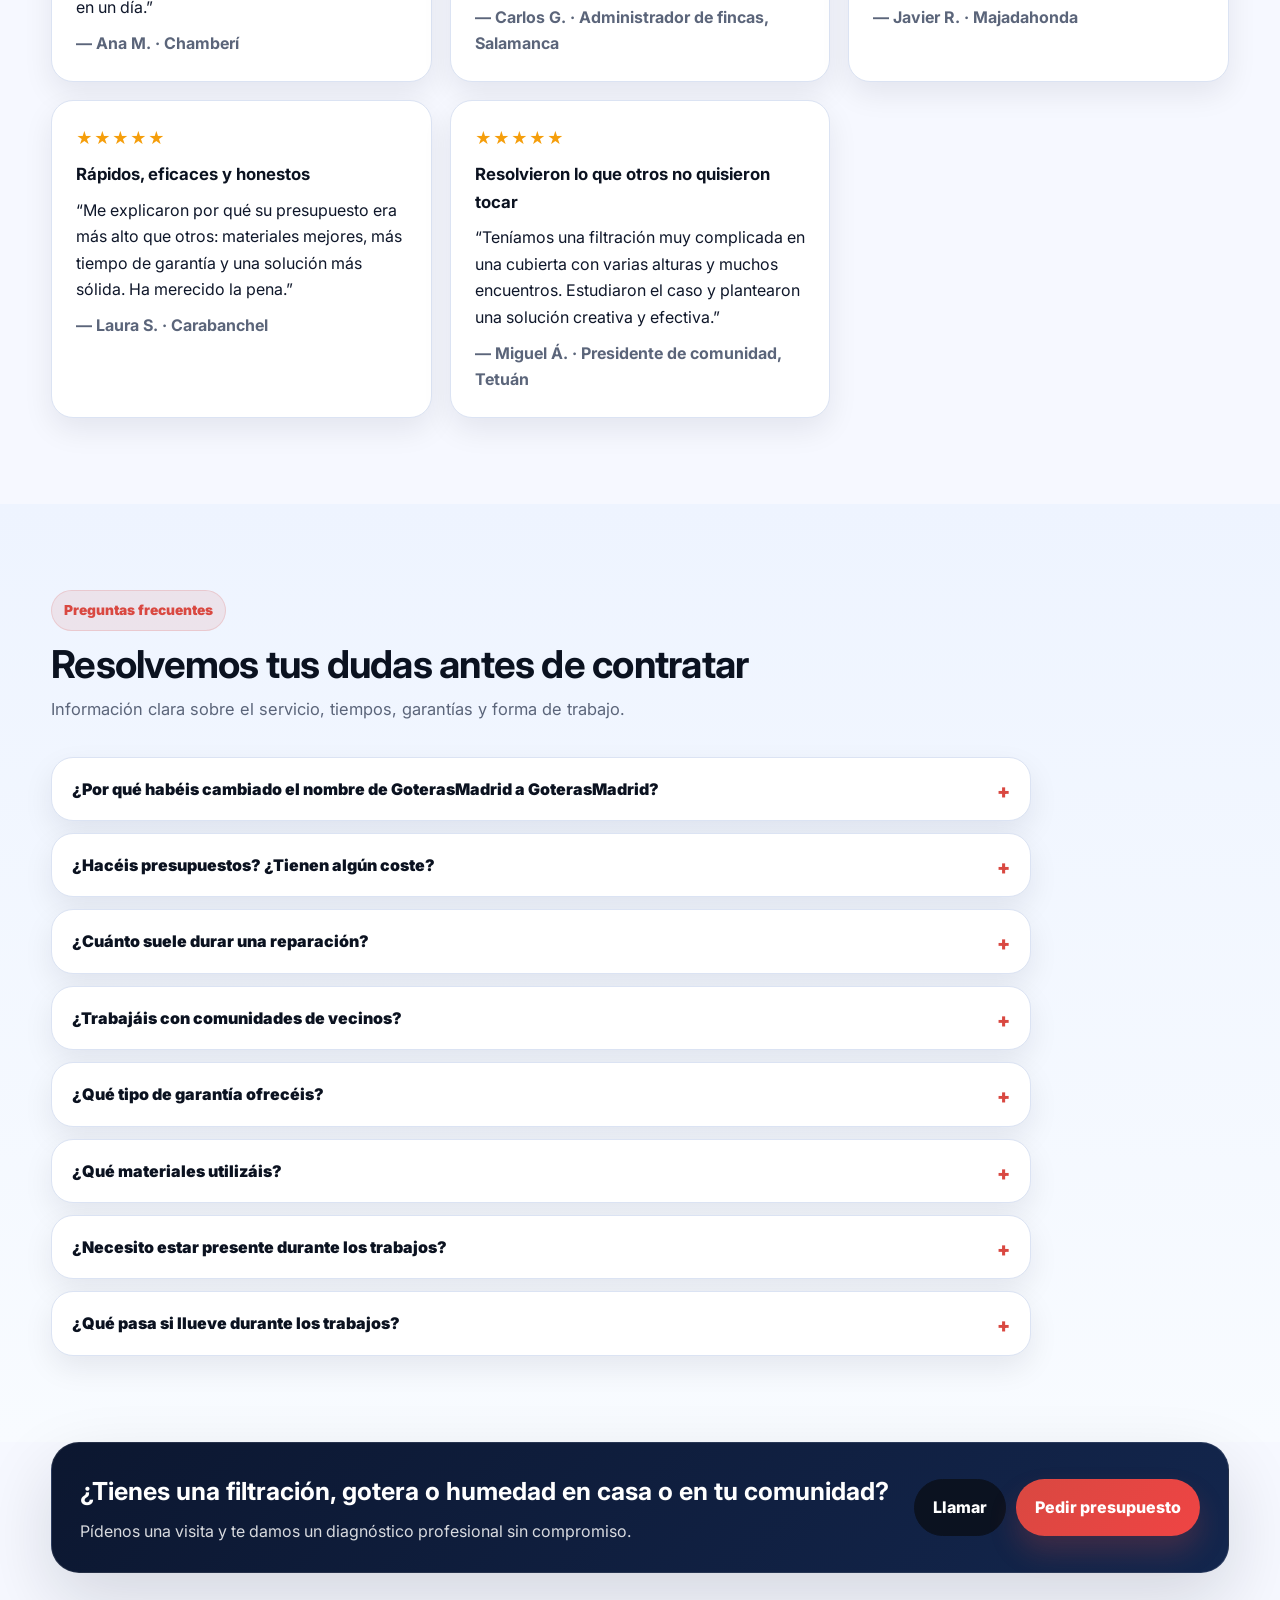
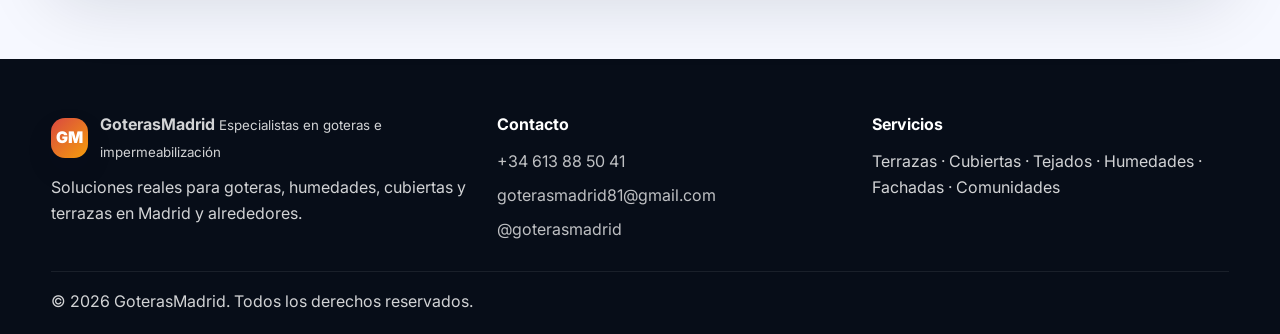
==== commit f794e54b: "Todos nuevos Cambio completo de diseño" ====
--- a/index.html
+++ b/index.html
@@ -3,8 +3,8 @@
 <head>
   <meta charset="UTF-8" />
   <meta name="viewport" content="width=device-width, initial-scale=1.0" />
-  <title>Impermeabilizaciones en Madrid | Terrazas, cubiertas y tejados</title>
-  <meta name="description" content="Impermeabilizaciones profesionales en Madrid y alrededores. Solucionamos goteras, filtraciones y humedades en terrazas, cubiertas y tejados. Presupuesto sin compromiso." />
+  <title>GoterasMadrid | Impermeabilizaciones en Madrid, terrazas, cubiertas y tejados</title>
+  <meta name="description" content="Soluciones profesionales de impermeabilización en Madrid. Terrazas, cubiertas, tejados, humedades, filtraciones, fachadas y comunidades de vecinos. Atención rápida en Madrid." />
   <meta name="theme-color" content="#0b1220" />
   <link rel="preconnect" href="https://fonts.googleapis.com" />
   <link rel="preconnect" href="https://fonts.gstatic.com" crossorigin />
@@ -14,10 +14,10 @@
 <body>
   <div class="topbar">
     <div class="container topbar__inner">
-      <p>Madrid y alrededores · Terrazas · Cubiertas · Tejados · Humedades</p>
+      <p>Madrid y alrededores · Atención rápida · Terrazas · Cubiertas · Tejados</p>
       <div class="topbar__links">
-        <a href="tel:+34600000000">📞 +34 600 00 00 00</a>
-        <a href="mailto:visualproductor@gmail.com">✉ visualproductor@gmail.com</a>
+        <a href="tel:+34613885041">📞 +34 613 88 50 41</a>
+        <a href="mailto:goterasmadrid81@gmail.com">✉ goterasmadrid81@gmail.com</a>
       </div>
     </div>
   </div>
@@ -25,19 +25,19 @@
   <header class="header" id="header">
     <div class="container header__inner">
       <a class="brand" href="#inicio" aria-label="Inicio">
-        <span class="brand__mark">IM</span>
+        <span class="brand__mark">GM</span>
         <span class="brand__text">
-          <strong>ImpermeaMadrid</strong>
-          <small>Impermeabilizaciones</small>
+          <strong>GoterasMadrid</strong>
+          <small>Especialistas en goteras e impermeabilización</small>
         </span>
       </a>
 
       <nav class="nav nav--desktop" aria-label="Navegación principal">
         <a href="#servicios">Servicios</a>
         <a href="#trabajos">Trabajos</a>
-        <a href="#zonas">Zonas</a>
         <a href="#opiniones">Opiniones</a>
         <a href="#faq">FAQ</a>
+        <a href="#contacto">Contacto</a>
       </nav>
 
       <div class="header__actions">
@@ -51,7 +51,6 @@
     <nav class="nav nav--mobile" id="mobileNav" aria-label="Menú móvil">
       <a href="#servicios">Servicios</a>
       <a href="#trabajos">Trabajos</a>
-      <a href="#zonas">Zonas</a>
       <a href="#opiniones">Opiniones</a>
       <a href="#faq">FAQ</a>
       <a href="#contacto">Pedir presupuesto</a>
@@ -62,41 +61,36 @@
     <section class="hero">
       <div class="hero__bg"></div>
       <div class="hero__glow"></div>
-
       <div class="container hero__grid">
         <div class="hero__content reveal">
-          <div class="pill">
-            <span class="pill__dot"></span>
-            Especialistas en impermeabilización en Madrid
-          </div>
-
-          <h1>Solucionamos goteras, filtraciones y humedades con un acabado profesional y duradero</h1>
-
+          <div class="pill"><span class="pill__dot"></span>Solución real para filtraciones, goteras y humedades</div>
+          <h1>Impermeabilizaciones duraderas en Madrid para terrazas, cubiertas, tejados y fachadas</h1>
           <p class="hero__lead">
-            Trabajos en terrazas, cubiertas, tejados y fachadas para viviendas, comunidades y empresas.
-            Atención rápida en Madrid capital y municipios cercanos.
+            En GoterasMadrid analizamos el origen del problema antes de actuar. No vendemos parches temporales:
+            aplicamos soluciones técnicas pensadas para que la filtración no vuelva a aparecer a los pocos meses.
           </p>
 
           <div class="hero__buttons">
-            <a class="btn btn--primary" href="#contacto">Solicitar presupuesto</a>
-            <a class="btn btn--ghost" href="tel:+34600000000">Llamar ahora</a>
+            <a class="btn btn--primary" href="#contacto">Pedir presupuesto</a>
+            <a class="btn btn--ghost" href="tel:+34613885041">Llamar al 613 88 50 41</a>
           </div>
 
           <div class="hero__highlights">
-            <div class="chip">Diagnóstico claro</div>
-            <div class="chip">Atención rápida</div>
-            <div class="chip">Madrid y alrededores</div>
+            <div class="chip">Diagnóstico claro y honesto</div>
+            <div class="chip">Trabajo limpio y planificado</div>
+            <div class="chip">Especialistas en Madrid</div>
+            <div class="chip">Atención rápida en Madrid</div>
           </div>
         </div>
 
         <aside class="lead reveal" id="contacto">
           <div class="lead__head">
-            <div class="lead__badge">Presupuesto sin compromiso</div>
+            <div class="lead__badge">Respuesta rápida · Presupuesto sin compromiso</div>
             <h2>Cuéntanos tu caso</h2>
             <p>Te contactamos para valorar la mejor solución según superficie, daños y zona.</p>
           </div>
 
-          <form class="form" action="https://formsubmit.co/visualproductor@gmail.com" method="POST" novalidate>
+          <form class="form" action="https://formsubmit.co/goterasmadrid81@gmail.com" method="POST" novalidate>
             <div class="form__row">
               <label class="sr-only" for="nombre">Nombre</label>
               <input id="nombre" name="nombre" type="text" placeholder="Nombre y apellidos" required />
@@ -105,32 +99,32 @@
             <div class="form__row form__row--2">
               <label class="sr-only" for="telefono">Teléfono</label>
               <input id="telefono" name="telefono" type="tel" placeholder="Teléfono" required />
-              <label class="sr-only" for="email">Email</label>
+              <label class="sr-only" for="email">Correo electrónico</label>
               <input id="email" name="email" type="email" placeholder="Correo electrónico" required />
             </div>
 
             <div class="form__row form__row--2">
-              <label class="sr-only" for="zona">Zona</label>
+              <label class="sr-only" for="zona">Zona o municipio</label>
               <input id="zona" name="zona" type="text" placeholder="Zona o municipio" required />
-              <label class="sr-only" for="servicio">Servicio</label>
+              <label class="sr-only" for="servicio">Tipo de servicio</label>
               <select id="servicio" name="servicio" required>
                 <option value="">Tipo de servicio</option>
-                <option>Terrazas y azoteas</option>
-                <option>Cubiertas</option>
-                <option>Tejados</option>
-                <option>Humedades / filtraciones</option>
-                <option>Fachadas / medianeras</option>
-                <option>Comunidades / empresas</option>
+                <option>Impermeabilización de terrazas y azoteas</option>
+                <option>Cubiertas transitables o no transitables</option>
+                <option>Reparación de tejados y goteras</option>
+                <option>Humedades y filtraciones</option>
+                <option>Fachadas y medianeras</option>
+                <option>Comunidades de vecinos</option>
                 <option>Otro</option>
               </select>
             </div>
 
             <div class="form__row">
               <label class="sr-only" for="mensaje">Mensaje</label>
-              <textarea id="mensaje" name="mensaje" rows="5" placeholder="Describe el problema (zona afectada, tipo de inmueble, cuándo ocurre...)" required></textarea>
-            </div>
-
-            <input type="hidden" name="_subject" value="Nuevo contacto desde la web de impermeabilizaciones" />
+              <textarea id="mensaje" name="mensaje" rows="5" placeholder="Describe el problema: zona afectada, tipo de inmueble, cuándo aparece la humedad, si ya hubo reparaciones previas..." required></textarea>
+            </div>
+
+            <input type="hidden" name="_subject" value="Nuevo contacto desde la web de GoterasMadrid" />
             <input type="hidden" name="_captcha" value="false" />
             <input type="hidden" name="_template" value="table" />
             <input type="hidden" name="_next" value="./gracias.html" />
@@ -145,27 +139,106 @@
 
     <section class="trust">
       <div class="container trust__grid reveal">
-        <div class="trust__item"><strong>Solución real</strong><span>Buscamos el origen, no solo el síntoma</span></div>
-        <div class="trust__item"><strong>Trabajo limpio</strong><span>Planificación clara y ejecución cuidada</span></div>
-        <div class="trust__item"><strong>Enfoque local</strong><span>Mensaje y captación orientados a Madrid</span></div>
+        <article class="trust__item">
+          <strong>Solución real</strong>
+          <p>Buscamos el origen, no solo el síntoma. Analizamos juntas deterioradas, grietas capilares, membranas envejecidas y puntos débiles de la estructura antes de proponer una intervención.</p>
+        </article>
+        <article class="trust__item">
+          <strong>Trabajo limpio y planificado</strong>
+          <p>Compartimos la planificación contigo antes de empezar, protegemos las zonas cercanas y reducimos al mínimo polvo, ruidos e interferencias durante el trabajo.</p>
+        </article>
+        <article class="trust__item">
+          <strong>Madrid es nuestra casa</strong>
+          <p>Conocemos el comportamiento de cubiertas, fachadas y materiales en los barrios de Madrid, su clima y sus cambios de temperatura. Eso nos permite responder con rapidez y cercanía.</p>
+        </article>
       </div>
     </section>
 
     <section class="section" id="servicios">
       <div class="container">
         <header class="section__head reveal">
-          <span class="tag">Servicios</span>
-          <h2>Impermeabilizaciones para terrazas, cubiertas y tejados</h2>
-          <p>Intervenciones para viviendas, comunidades y empresas, con enfoque en durabilidad y buen acabado.</p>
+          <span class="tag">Servicios profesionales</span>
+          <h2>Soluciones para viviendas, comunidades de vecinos y empresas</h2>
+          <p>Ofrecemos un catálogo completo de servicios de impermeabilización, ejecutados con materiales de primera calidad y técnicas avanzadas, tanto en reparaciones puntuales como en proyectos de mayor envergadura.</p>
         </header>
 
-        <div class="grid grid--3">
-          <article class="card reveal"><div class="card__icon">🏠</div><h3>Terrazas y azoteas</h3><p>Evita filtraciones, encharcamientos y humedades con un sistema pensado para exterior.</p></article>
-          <article class="card reveal"><div class="card__icon">🧱</div><h3>Cubiertas</h3><p>Soluciones para transitables y no transitables, adaptadas al uso y exposición.</p></article>
-          <article class="card reveal"><div class="card__icon">🔨</div><h3>Tejados</h3><p>Reparación de goteras, juntas, puntos críticos y entradas de agua.</p></article>
-          <article class="card reveal"><div class="card__icon">💧</div><h3>Humedades y filtraciones</h3><p>Localizamos el origen para aplicar una solución efectiva y estable.</p></article>
-          <article class="card reveal"><div class="card__icon">🏢</div><h3>Comunidades y empresas</h3><p>Planificación clara para minimizar molestias y controlar tiempos.</p></article>
-          <article class="card reveal"><div class="card__icon">🛡</div><h3>Fachadas y medianeras</h3><p>Protección frente a lluvia y desgaste en superficies verticales expuestas.</p></article>
+        <div class="services-detailed">
+          <article class="service-card reveal">
+            <div class="service-card__icon">T</div>
+            <h3>Impermeabilización de terrazas y azoteas</h3>
+            <p>Las terrazas y azoteas son las zonas más expuestas del edificio. La radiación solar, la lluvia, el viento y los cambios de temperatura deterioran progresivamente los materiales y abren el camino a las filtraciones.</p>
+            <p>Aplicamos membranas líquidas de poliuretano de alta elasticidad, láminas asfálticas reforzadas y sistemas adaptados al tránsito, la pendiente y la exposición solar de cada superficie.</p>
+            <ul>
+              <li>Filtraciones a vecinos inferiores</li>
+              <li>Encharcamientos por mala pendiente</li>
+              <li>Levantamientos del suelo por humedad</li>
+              <li>Deterioro de la membrana existente</li>
+            </ul>
+          </article>
+
+          <article class="service-card reveal">
+            <div class="service-card__icon">C</div>
+            <h3>Cubiertas transitables y no transitables</h3>
+            <p>Cada cubierta requiere un enfoque técnico distinto. No aplicamos soluciones estándar: estudiamos su morfología, su uso y su exposición para ofrecer la intervención más eficaz.</p>
+            <p>En cubiertas transitables utilizamos sistemas resistentes al pisoteo y con acabados antideslizantes; en cubiertas no transitables, priorizamos la ligereza y la durabilidad.</p>
+            <ol>
+              <li>Inspección detallada del estado actual</li>
+              <li>Detección de puntos críticos y desagües</li>
+              <li>Propuesta técnica con alternativas de materiales</li>
+              <li>Ejecución profesional con controles de calidad</li>
+              <li>Prueba de estanqueidad final</li>
+            </ol>
+          </article>
+
+          <article class="service-card reveal">
+            <div class="service-card__icon">J</div>
+            <h3>Reparación de tejados y goteras</h3>
+            <p>Cuando el agua ya aparece en el techo, ha encontrado un camino a través de la estructura. Ignorarlo o poner soluciones temporales solo agrava el daño.</p>
+            <p>Intervenimos en tejados de teja, pizarra, metálicos o de fibrocemento, localizando el punto exacto de entrada del agua y realizando una reparación quirúrgica y definitiva.</p>
+            <ul>
+              <li>Roturas o desplazamientos de tejas</li>
+              <li>Encuentros con chimeneas o claraboyas</li>
+              <li>Canalones y bajantes deteriorados</li>
+              <li>Limahoyas y cumbreras en mal estado</li>
+              <li>Fijaciones sueltas o perforadas</li>
+            </ul>
+          </article>
+
+          <article class="service-card reveal">
+            <div class="service-card__icon">H</div>
+            <h3>Tratamiento de humedades y filtraciones</h3>
+            <p>Las humedades pueden venir por capilaridad, condensación o filtraciones desde el exterior. Aplicar una pintura antihumedad sin conocer la causa es tapar el problema, no resolverlo.</p>
+            <p>Utilizamos higrómetros, termómetros infrarrojos y cámaras termográficas para entender qué ocurre realmente dentro de tus muros y aplicar la solución adecuada.</p>
+            <ul>
+              <li>Inyecciones de resina para capilaridad</li>
+              <li>Ventilación mecánica para condensación</li>
+              <li>Impermeabilización exterior en fachada</li>
+            </ul>
+          </article>
+
+          <article class="service-card reveal">
+            <div class="service-card__icon">CC</div>
+            <h3>Comunidades de vecinos y administradores</h3>
+            <p>Trabajar con comunidades requiere planificación, comunicación y sensibilidad. Coordinamos propuestas, autorizaciones, horarios y comunicación con vecinos para minimizar fricciones.</p>
+            <ul>
+              <li>Presupuestos claros y detallados</li>
+              <li>Coordinación con administradores y presidentes</li>
+              <li>Información continua durante la obra</li>
+              <li>Gestión de residuos y limpieza diaria</li>
+            </ul>
+          </article>
+
+          <article class="service-card reveal">
+            <div class="service-card__icon">F</div>
+            <h3>Fachadas y medianeras</h3>
+            <p>Las fachadas soportan años de lluvia, viento, contaminación y cambios térmicos. Con el tiempo aparecen grietas por donde el agua se filtra y termina afectando al interior de las viviendas.</p>
+            <ul>
+              <li>Sellado de grietas y fisuras con materiales elásticos</li>
+              <li>Aplicación de hidrofugantes invisibles</li>
+              <li>Revestimientos impermeables transpirables</li>
+              <li>Reparación de cornisas y elementos decorativos</li>
+            </ul>
+          </article>
         </div>
       </div>
     </section>
@@ -173,155 +246,197 @@
     <section class="section section--alt" id="trabajos">
       <div class="container">
         <header class="section__head reveal">
-          <span class="tag">Trabajos reales</span>
-          <h2>Resultados visibles en nuestros trabajos</h2>
-          <p>
-            Aquí puedes ver tres publicaciones reales de nuestro perfil de Instagram con ejemplos
-            de trabajos, intervenciones y resultados.
-          </p>
+          <span class="tag">Trabajos reales en Madrid</span>
+          <h2>Resultados visibles en nuestras intervenciones</h2>
+          <p>No nos gusta vender humo. Preferimos enseñar cómo trabajamos y cómo quedan los resultados. Aquí tienes tres publicaciones recientes del perfil de Instagram, acompañadas de su contexto técnico.</p>
         </header>
 
         <div class="instagram-grid reveal">
           <a class="instagram-post" href="https://www.instagram.com/p/DVeEOyBDBT_/?img_index=1" target="_blank" rel="noopener noreferrer">
-            <div class="instagram-post__image"><img src="img/post1.jpg" alt="Publicación de Instagram 1 de goterasmadrid" /></div>
+            <div class="instagram-post__image placeholder-1"></div>
             <div class="instagram-post__content">
-              <span class="instagram-post__badge">Instagram</span>
-              <h3>Trabajo real 1</h3>
-              <p>Ver publicación completa en Instagram.</p>
+              <span class="instagram-post__badge">Publicación 1 · Chamberí</span>
+              <h3>Impermeabilización completa de terraza en quinto piso</h3>
+              <p><strong>Antes:</strong> membrana agrietada por el sol, filtraciones al vecino de abajo y encharcamientos cada vez que llovía.</p>
+              <p><strong>Después:</strong> membrana líquida de poliuretano con refuerzo de fibra, corrección de pendientes y acabado antideslizante.</p>
+              <p><strong>Resultado:</strong> terraza estanca, sin encharcamientos y con garantía de 10 años.</p>
             </div>
           </a>
 
           <a class="instagram-post" href="https://www.instagram.com/p/DA6O2ZUCTAc/" target="_blank" rel="noopener noreferrer">
-            <div class="instagram-post__image"><img src="img/post2.jpg" alt="Publicación de Instagram 2 de goterasmadrid" /></div>
+            <div class="instagram-post__image placeholder-2"></div>
             <div class="instagram-post__content">
-              <span class="instagram-post__badge">Instagram</span>
-              <h3>Trabajo real 2</h3>
-              <p>Ver publicación completa en Instagram.</p>
+              <span class="instagram-post__badge">Publicación 2 · Salamanca</span>
+              <h3>Reparación integral de cubierta transitable</h3>
+              <p><strong>Antes:</strong> múltiples parcheos previos, juntas deterioradas y humedades generalizadas en los áticos.</p>
+              <p><strong>Después:</strong> sustitución completa por lámina asfáltica de alta densidad, sellado de encuentros y refuerzo en desagües.</p>
+              <p><strong>Resultado:</strong> los vecinos recuperan la tranquilidad cada vez que llueve.</p>
             </div>
           </a>
 
           <a class="instagram-post" href="https://www.instagram.com/p/DA0SCbBNpt3/?img_index=1" target="_blank" rel="noopener noreferrer">
-            <div class="instagram-post__image"><img src="img/post3.jpg" alt="Publicación de Instagram 3 de goterasmadrid" /></div>
+            <div class="instagram-post__image placeholder-3"></div>
             <div class="instagram-post__content">
-              <span class="instagram-post__badge">Instagram</span>
-              <h3>Trabajo real 3</h3>
-              <p>Ver publicación completa en Instagram.</p>
+              <span class="instagram-post__badge">Publicación 3 · Carabanchel</span>
+              <h3>Reparación de goteras en tejado de teja curva</h3>
+              <p><strong>Antes:</strong> filtraciones en varias habitaciones, tejas rotas y cumbrera desprendida.</p>
+              <p><strong>Después:</strong> sustitución de piezas dañadas, sellado de cumbrera y refuerzo de fijaciones manteniendo la estética original.</p>
+              <p><strong>Resultado:</strong> el tejado recupera su aspecto y las goteras desaparecen.</p>
             </div>
           </a>
         </div>
 
         <div class="instagram-cta reveal">
-          <p>Ver más trabajos en nuestro perfil: <a href="https://www.instagram.com/goterasmadrid/" target="_blank" rel="noopener noreferrer">@goterasmadrid</a></p>
+          <p>En Instagram publicamos semanalmente nuevos proyectos, vídeos del proceso, antes y después y consejos útiles para el mantenimiento del hogar.</p>
           <a class="btn btn--primary" href="https://www.instagram.com/goterasmadrid/" target="_blank" rel="noopener noreferrer">Ver perfil de Instagram</a>
         </div>
       </div>
     </section>
 
-    <section class="section" id="zonas">
+    <section class="section" id="opiniones">
       <div class="container">
         <header class="section__head reveal">
-          <span class="tag">Zonas</span>
-          <h2>Madrid capital y alrededores</h2>
-          <p>Sección local para aumentar confianza y posicionamiento por municipios.</p>
+          <span class="tag">Lo que dicen de nosotros</span>
+          <h2>Confianza que se construye proyecto a proyecto</h2>
+          <p>No hay mejor tarjeta de presentación que la recomendación de quien ya ha confiado en nosotros.</p>
         </header>
 
-        <div class="zones">
-          <div class="zones__list reveal">
-            <div class="zone">Madrid capital</div>
-            <div class="zone">Alcorcón · Móstoles · Fuenlabrada</div>
-            <div class="zone">Leganés · Getafe · Parla</div>
-            <div class="zone">Pozuelo · Majadahonda · Las Rozas</div>
-            <div class="zone">Alcobendas · San Sebastián de los Reyes</div>
-            <div class="zone">Torrejón · Coslada · Alcalá de Henares</div>
-            <div class="zones__cta">
-              <a class="btn btn--primary btn--block" href="#contacto">Pedir presupuesto</a>
-              <a class="btn btn--dark btn--block" href="tel:+34600000000">Llamar</a>
-            </div>
-          </div>
-
-          <div class="map reveal" aria-label="Mapa de Madrid">
-            <iframe title="Mapa - Madrid" loading="lazy" referrerpolicy="no-referrer-when-downgrade" src="https://www.google.com/maps?q=Madrid&output=embed"></iframe>
-          </div>
-        </div>
-      </div>
-    </section>
-
-    <section class="section section--alt" id="opiniones">
+        <div class="reviews-grid">
+          <article class="review reveal">
+            <div class="review__stars">★★★★★</div>
+            <h3>Profesionales de verdad</h3>
+            <p>“Llevaba años con una humedad en el techo del baño. Otros habían puesto parches y al poco tiempo volvía. Localizaron el origen en una junta mal sellada y lo solucionaron en un día.”</p>
+            <span>— Ana M. · Chamberí</span>
+          </article>
+
+          <article class="review reveal">
+            <div class="review__stars">★★★★★</div>
+            <h3>Impecables con la comunidad</h3>
+            <p>“Soy administrador de fincas y he trabajado con muchas empresas. Destacan por su seriedad, su limpieza y su capacidad para explicar a los vecinos lo que se va a hacer.”</p>
+            <span>— Carlos G. · Administrador de fincas, Salamanca</span>
+          </article>
+
+          <article class="review reveal">
+            <div class="review__stars">★★★★★</div>
+            <h3>La misma calidad de siempre</h3>
+            <p>“Conocía a la empresa por su antiguo nombre y ya me habían ayudado con una gotera. Ahora impermeabilizaron toda la terraza y el acabado es perfecto.”</p>
+            <span>— Javier R. · Majadahonda</span>
+          </article>
+
+          <article class="review reveal">
+            <div class="review__stars">★★★★★</div>
+            <h3>Rápidos, eficaces y honestos</h3>
+            <p>“Me explicaron por qué su presupuesto era más alto que otros: materiales mejores, más tiempo de garantía y una solución más sólida. Ha merecido la pena.”</p>
+            <span>— Laura S. · Carabanchel</span>
+          </article>
+
+          <article class="review reveal">
+            <div class="review__stars">★★★★★</div>
+            <h3>Resolvieron lo que otros no quisieron tocar</h3>
+            <p>“Teníamos una filtración muy complicada en una cubierta con varias alturas y muchos encuentros. Estudiaron el caso y plantearon una solución creativa y efectiva.”</p>
+            <span>— Miguel Á. · Presidente de comunidad, Tetuán</span>
+          </article>
+        </div>
+      </div>
+    </section>
+
+    <section class="section section--alt" id="faq">
       <div class="container">
         <header class="section__head reveal">
-          <span class="tag">Opiniones</span>
-          <h2>Lo que busca un cliente antes de contratar</h2>
-          <p>Estas reseñas son de ejemplo. Sustitúyelas por reseñas reales para mejorar aún más la conversión.</p>
+          <span class="tag">Preguntas frecuentes</span>
+          <h2>Resolvemos tus dudas antes de contratar</h2>
+          <p>Información clara sobre el servicio, tiempos, garantías y forma de trabajo.</p>
         </header>
 
-        <div class="grid grid--3">
-          <article class="review reveal"><div class="review__stars">★★★★★</div><p>“Nos explicaron el origen de la humedad y la solución. El acabado quedó perfecto y sin sorpresas.”</p><span>Cliente · Madrid</span></article>
-          <article class="review reveal"><div class="review__stars">★★★★★</div><p>“Rápidos, profesionales y con un presupuesto claro. Da confianza desde el primer contacto.”</p><span>Cliente · Getafe</span></article>
-          <article class="review reveal"><div class="review__stars">★★★★★</div><p>“En la comunidad teníamos filtraciones y lo resolvieron con un proceso muy ordenado y limpio.”</p><span>Cliente · Pozuelo</span></article>
-        </div>
-      </div>
-    </section>
-
-    <section class="section" id="faq">
+        <div class="faq reveal">
+          <details class="faq__item">
+            <summary>¿Por qué habéis cambiado el nombre de GoterasMadrid a GoterasMadrid?</summary>
+            <p>El cambio responde a la evolución del servicio. Seguimos siendo expertos en goteras, pero hoy también realizamos impermeabilización de terrazas, humedades en fachadas, cubiertas completas y soluciones más amplias. Es el mismo equipo y la misma calidad, con un enfoque más completo.</p>
+          </details>
+
+          <details class="faq__item">
+            <summary>¿Hacéis presupuestos? ¿Tienen algún coste?</summary>
+            <p>Sí. Los presupuestos son gratuitos y sin compromiso. Concertamos una visita, analizamos la situación, tomamos medidas y te enviamos una propuesta detallada con materiales, solución y plazos.</p>
+          </details>
+
+          <details class="faq__item">
+            <summary>¿Cuánto suele durar una reparación?</summary>
+            <p>Depende del caso: una gotera localizada suele resolverse en 1 o 2 días; una impermeabilización completa de terraza estándar, entre 3 y 5 días; una cubierta comunitaria puede requerir entre 5 y 10 días. En el presupuesto se detallan plazos realistas.</p>
+          </details>
+
+          <details class="faq__item">
+            <summary>¿Trabajáis con comunidades de vecinos?</summary>
+            <p>Sí, es una de nuestras especialidades. Nos coordinamos con administradores y presidentes, presentamos propuestas claras, minimizamos molestias y dejamos todo limpio cada día.</p>
+          </details>
+
+          <details class="faq__item">
+            <summary>¿Qué tipo de garantía ofrecéis?</summary>
+            <p>Todos los trabajos cuentan con garantía. Las impermeabilizaciones completas suelen tener entre 5 y 10 años, y las reparaciones localizadas entre 2 y 3 años, según el sistema aplicado y los materiales utilizados.</p>
+          </details>
+
+          <details class="faq__item">
+            <summary>¿Qué materiales utilizáis?</summary>
+            <p>Trabajamos con primeras marcas del sector como Sika, Danosa, Texsa, Weber o Imperquimia. Elegimos el sistema según el soporte, la exposición solar, el tránsito y la compatibilidad con tratamientos anteriores.</p>
+          </details>
+
+          <details class="faq__item">
+            <summary>¿Necesito estar presente durante los trabajos?</summary>
+            <p>No es necesario durante toda la intervención. Recomendamos presencia al inicio y al final, pero podemos trabajar con autonomía y mantenerte informado por teléfono o WhatsApp.</p>
+          </details>
+
+          <details class="faq__item">
+            <summary>¿Qué pasa si llueve durante los trabajos?</summary>
+            <p>Planificamos las intervenciones consultando la previsión meteorológica. Si aparece lluvia inesperada, protegemos la zona con lonas o toldos y ajustamos la ejecución para evitar daños.</p>
+          </details>
+        </div>
+      </div>
+    </section>
+
+    <section class="section cta-section">
       <div class="container">
-        <header class="section__head reveal">
-          <span class="tag">FAQ</span>
-          <h2>Preguntas frecuentes</h2>
-          <p>Resuelve dudas y aumenta la confianza antes del contacto.</p>
-        </header>
-
-        <div class="faq reveal">
-          <details class="faq__item"><summary>¿Hacéis presupuesto sin compromiso?</summary><p>Sí. Necesitamos entender el tipo de superficie, el problema y la zona para orientar la mejor solución.</p></details>
-          <details class="faq__item"><summary>¿Trabajáis solo en Madrid capital?</summary><p>No. Trabajamos en Madrid y alrededores. Indícanos tu municipio y te confirmamos cobertura.</p></details>
-          <details class="faq__item"><summary>¿Qué problemas resolvéis exactamente?</summary><p>Goteras, filtraciones, humedades, impermeabilización de terrazas, cubiertas, tejados y fachadas.</p></details>
-          <details class="faq__item"><summary>¿El formulario envía mensajes al correo?</summary><p>Sí. Está preparado con FormSubmit para enviar directamente a visualproductor@gmail.com sin backend.</p></details>
-        </div>
-
-        <div class="cta reveal">
-          <div class="cta__box">
-            <div>
-              <h3>¿Tienes una filtración ahora mismo?</h3>
-              <p>Escríbenos y te orientamos para evitar que el problema vaya a más.</p>
-            </div>
-            <div class="cta__actions">
-              <a class="btn btn--dark" href="tel:+34600000000">Llamar</a>
-              <a class="btn btn--primary" href="#contacto">Ir al formulario</a>
-            </div>
-          </div>
-        </div>
-      </div>
-    </section>
-
-    <footer class="footer">
-      <div class="container footer__grid">
-        <div class="footer__col">
-          <div class="footer__brand">
-            <span class="brand__mark brand__mark--sm">IM</span>
-            <div><strong>ImpermeaMadrid</strong><small>Impermeabilizaciones</small></div>
-          </div>
-          <p>Landing moderna enfocada a captación de clientes en Madrid y alrededores.</p>
-        </div>
-
-        <div class="footer__col">
-          <h4>Contacto</h4>
-          <a href="tel:+34600000000">+34 600 00 00 00</a>
-          <a href="mailto:visualproductor@gmail.com">visualproductor@gmail.com</a>
-        </div>
-
-        <div class="footer__col">
-          <h4>Servicios</h4>
-          <p>Terrazas · Cubiertas · Tejados · Humedades · Fachadas</p>
-        </div>
-      </div>
-
-      <div class="container footer__bottom">
-        <p>© 2026 ImpermeaMadrid. Todos los derechos reservados.</p>
-      </div>
-    </footer>
-
-    <a class="wapp" href="https://wa.me/34600000000" target="_blank" rel="noopener noreferrer" aria-label="Contactar por WhatsApp">💬</a>
+        <div class="cta__box reveal">
+          <div>
+            <h3>¿Tienes una filtración, gotera o humedad en casa o en tu comunidad?</h3>
+            <p>Pídenos una visita y te damos un diagnóstico profesional sin compromiso.</p>
+          </div>
+          <div class="cta__actions">
+            <a class="btn btn--dark" href="tel:+34613885041">Llamar</a>
+            <a class="btn btn--primary" href="#contacto">Pedir presupuesto</a>
+          </div>
+        </div>
+      </div>
+    </section>
   </main>
 
+  <footer class="footer">
+    <div class="container footer__grid">
+      <div class="footer__col">
+        <div class="footer__brand">
+          <span class="brand__mark brand__mark--sm">GM</span>
+          <div>
+            <strong>GoterasMadrid</strong>
+            <small>Especialistas en goteras e impermeabilización</small>
+          </div>
+        </div>
+        <p>Soluciones reales para goteras, humedades, cubiertas y terrazas en Madrid y alrededores.</p>
+      </div>
+      <div class="footer__col">
+        <h4>Contacto</h4>
+        <a href="tel:+34613885041">+34 613 88 50 41</a>
+        <a href="mailto:goterasmadrid81@gmail.com">goterasmadrid81@gmail.com</a>
+        <a href="https://www.instagram.com/goterasmadrid/" target="_blank" rel="noopener noreferrer">@goterasmadrid</a>
+      </div>
+      <div class="footer__col">
+        <h4>Servicios</h4>
+        <p>Terrazas · Cubiertas · Tejados · Humedades · Fachadas · Comunidades</p>
+      </div>
+    </div>
+    <div class="container footer__bottom">
+      <p>© 2026 GoterasMadrid. Todos los derechos reservados.</p>
+    </div>
+  </footer>
+
+  <a class="wapp" href="https://wa.me/34600000000" target="_blank" rel="noopener noreferrer" aria-label="Contactar por WhatsApp">💬</a>
   <script src="script.js"></script>
 </body>
 </html>
--- a/style.css
+++ b/style.css
@@ -1,9 +1,11 @@
 :root{
   --bg:#f6f8ff;
   --surface:#ffffff;
+  --surface-2:#eef4ff;
   --text:#0f172a;
   --muted:#5b657a;
   --dark:#0b1220;
+  --dark-2:#13213d;
   --primary:#2563eb;
   --primary-2:#1d4ed8;
   --accent:#11b3a3;
@@ -12,79 +14,110 @@
   --shadow-md:0 12px 30px rgba(11,18,32,.08);
   --radius-xl:28px;
   --radius-lg:22px;
+  --radius-md:16px;
   --max:1180px;
   --t:.28s ease;
 }
 *{box-sizing:border-box;margin:0;padding:0}
 html{scroll-behavior:smooth}
-body{font-family:"Inter",system-ui,-apple-system,Segoe UI,Roboto,Arial,sans-serif;background:var(--bg);color:var(--text);line-height:1.6}
-a{color:inherit;text-decoration:none}
+body{font-family:"Inter",system-ui,sans-serif;background:var(--bg);color:var(--text);line-height:1.65}
+a{text-decoration:none;color:inherit}
 button,input,select,textarea{font:inherit}
-img{max-width:100%;display:block}
 .container{width:min(92%,var(--max));margin:0 auto}
-.sr-only{position:absolute;width:1px;height:1px;padding:0;margin:-1px;overflow:hidden;clip:rect(0,0,0,0);white-space:nowrap;border:0}
-.topbar{background:var(--dark);color:rgba(255,255,255,.84);font-size:.92rem}
+.sr-only{position:absolute;width:1px;height:1px;overflow:hidden;clip:rect(0,0,0,0);white-space:nowrap}
+.topbar{background:var(--dark);color:rgba(255,255,255,.88);font-size:.92rem}
 .topbar__inner{min-height:46px;display:flex;align-items:center;justify-content:space-between;gap:16px;flex-wrap:wrap}
 .topbar__links{display:flex;gap:16px;flex-wrap:wrap}
-.header{position:sticky;top:0;z-index:100;backdrop-filter:blur(12px);background:rgba(255,255,255,.78);border-bottom:1px solid rgba(219,227,243,.9)}
+.header{position:sticky;top:0;z-index:100;backdrop-filter:blur(12px);background:rgba(255,255,255,.8);border-bottom:1px solid rgba(219,227,243,.9)}
 .header__inner{min-height:82px;display:flex;align-items:center;justify-content:space-between;gap:18px}
 .brand{display:flex;align-items:center;gap:12px}
-.brand__mark{width:44px;height:44px;border-radius:14px;display:grid;place-items:center;color:#fff;font-weight:900;background:linear-gradient(135deg,var(--primary),var(--accent));box-shadow:var(--shadow-md)}
+.brand__mark{width:46px;height:46px;border-radius:14px;display:grid;place-items:center;background:linear-gradient(135deg,var(--primary),var(--accent));color:#fff;font-weight:900;box-shadow:var(--shadow-md)}
 .brand__mark--sm{width:40px;height:40px}
 .brand__text{display:flex;flex-direction:column;line-height:1.05}
 .brand__text small{color:var(--muted);font-weight:600}
 .nav--desktop{display:flex;align-items:center;gap:22px}
-.nav--desktop a{font-weight:700;color:var(--text);opacity:.9}
+.nav--desktop a{font-weight:700;opacity:.9}.nav--desktop a:hover{opacity:1}
 .header__actions{display:flex;align-items:center;gap:12px}
-.header__cta{white-space:nowrap;padding:12px 20px;box-shadow:0 12px 24px rgba(37,99,235,.18)}
-.burger{width:46px;height:46px;border-radius:14px;border:1px solid var(--border);background:#fff;cursor:pointer;display:none}
-.burger span{display:block;width:20px;height:2px;background:var(--text);margin:4px auto;border-radius:2px;opacity:.9}
+.header__cta{white-space:nowrap;padding:12px 20px}
+.burger{display:none;width:46px;height:46px;border-radius:14px;border:1px solid var(--border);background:#fff;cursor:pointer}
+.burger span{display:block;width:20px;height:2px;background:var(--text);margin:4px auto;border-radius:2px}
 .nav--mobile{display:none;flex-direction:column;gap:14px;padding:0 4% 18px;background:#fff;border-top:1px solid var(--border)}
 .nav--mobile.active{display:flex}
-.nav--mobile a{font-weight:700}
 .btn{display:inline-flex;align-items:center;justify-content:center;gap:10px;padding:14px 18px;border-radius:999px;font-weight:800;border:1px solid transparent;cursor:pointer;transition:var(--t)}
-.btn--sm{padding:11px 14px}
-.btn--primary{color:#fff;background:linear-gradient(135deg,var(--primary),#3b82f6);box-shadow:0 16px 28px rgba(37,99,235,.22)}
+.btn--sm{padding:11px 14px}.btn--block{width:100%}
+.btn--primary{background:linear-gradient(135deg,var(--primary),#3b82f6);color:#fff;box-shadow:0 16px 28px rgba(37,99,235,.22)}
 .btn--primary:hover{transform:translateY(-2px);background:linear-gradient(135deg,var(--primary-2),#2563eb)}
-.btn--ghost{background:rgba(255,255,255,.08);border:1px solid rgba(255,255,255,.18);color:#fff}
-.btn--dark{background:var(--dark);border:1px solid var(--dark);color:#fff}
-.btn--block{width:100%}
-.hero{position:relative;overflow:hidden;padding:88px 0 72px;background:linear-gradient(135deg,#071021 0%, #0e1a34 52%, #142c5b 100%);color:#fff}
-.hero__bg{position:absolute;inset:0;background:linear-gradient(rgba(7,16,33,.55),rgba(7,16,33,.55)),url("https://images.unsplash.com/photo-1504307651254-35680f356dfd?auto=format&fit=crop&w=1700&q=80") center/cover no-repeat;opacity:.22}
-.hero__glow{position:absolute;inset:-120px;background:radial-gradient(circle at 18% 25%, rgba(17,179,163,.22), transparent 42%),radial-gradient(circle at 82% 18%, rgba(37,99,235,.22), transparent 38%);pointer-events:none}
+.btn--ghost{background:rgba(255,255,255,.08);color:#fff;border:1px solid rgba(255,255,255,.18)}
+.btn--ghost:hover,.btn--dark:hover{transform:translateY(-2px)}
+.btn--dark{background:var(--dark);color:#fff;border-color:var(--dark)}
+.hero{position:relative;overflow:hidden;padding:88px 0 72px;background:linear-gradient(135deg,#071021 0%,#0e1a34 52%,#142c5b 100%);color:#fff}
+.hero__bg{position:absolute;inset:0;background:linear-gradient(rgba(7,16,33,.55),rgba(7,16,33,.55)),url('https://images.unsplash.com/photo-1504307651254-35680f356dfd?auto=format&fit=crop&w=1700&q=80') center/cover no-repeat;opacity:.22}
+.hero__glow{position:absolute;inset:-120px;background:radial-gradient(circle at 18% 25%, rgba(17,179,163,.22), transparent 42%),radial-gradient(circle at 82% 18%, rgba(37,99,235,.22), transparent 38%)}
 .hero__grid{position:relative;z-index:2;display:grid;grid-template-columns:1.05fr .95fr;gap:34px;align-items:start}
-.pill{display:inline-flex;align-items:center;gap:10px;padding:10px 14px;border-radius:999px;background:rgba(255,255,255,.10);border:1px solid rgba(255,255,255,.16);font-weight:800;font-size:.9rem;margin-bottom:18px}
+.pill{display:inline-flex;align-items:center;gap:10px;padding:10px 14px;border-radius:999px;background:rgba(255,255,255,.1);border:1px solid rgba(255,255,255,.16);font-weight:800;font-size:.9rem;margin-bottom:18px}
 .pill__dot{width:10px;height:10px;border-radius:50%;background:var(--accent);box-shadow:0 0 0 6px rgba(17,179,163,.18)}
-.hero h1{font-size:clamp(2.1rem, 4.8vw, 4.2rem);line-height:1.05;letter-spacing:-.03em;margin-bottom:14px;max-width:820px}
-.hero__lead{color:rgba(255,255,255,.86);font-size:1.06rem;max-width:720px;margin-bottom:22px}
-.hero__buttons{display:flex;gap:12px;flex-wrap:wrap;margin-bottom:22px}
-.hero__highlights{display:flex;flex-wrap:wrap;gap:10px}.chip{display:inline-flex;align-items:center;gap:10px;padding:12px 14px;border-radius:16px;background:rgba(255,255,255,.08);border:1px solid rgba(255,255,255,.12);color:rgba(255,255,255,.92);font-weight:700}
-.lead{background:rgba(255,255,255,.96);color:var(--text);border-radius:var(--radius-xl);box-shadow:var(--shadow-lg);border:1px solid rgba(255,255,255,.55);padding:28px}
-.lead__badge{display:inline-flex;padding:8px 12px;border-radius:999px;background:rgba(37,99,235,.10);border:1px solid rgba(37,99,235,.18);color:var(--primary);font-weight:900;margin-bottom:12px}
+.hero h1{font-size:clamp(2.2rem,4.8vw,4.3rem);line-height:1.05;letter-spacing:-.03em;margin-bottom:14px;max-width:820px}
+.hero__lead{color:rgba(255,255,255,.88);font-size:1.06rem;max-width:720px;margin-bottom:22px}
+.hero__buttons,.hero__highlights{display:flex;gap:12px;flex-wrap:wrap}.hero__buttons{margin-bottom:22px}
+.chip{display:inline-flex;align-items:center;gap:10px;padding:12px 14px;border-radius:16px;background:rgba(255,255,255,.08);border:1px solid rgba(255,255,255,.12);font-weight:700}
+.lead{background:rgba(255,255,255,.97);color:var(--text);border-radius:var(--radius-xl);box-shadow:var(--shadow-lg);padding:28px}
+.lead__badge{display:inline-flex;padding:8px 12px;border-radius:999px;background:rgba(37,99,235,.1);border:1px solid rgba(37,99,235,.18);color:var(--primary);font-weight:900;margin-bottom:12px}
 .lead__head h2{font-size:1.9rem;line-height:1.15;margin-bottom:8px;color:var(--dark)}
 .lead__head p{color:var(--muted);margin-bottom:18px}
 .form{display:grid;gap:12px}.form__row{display:grid;gap:12px}.form__row--2{grid-template-columns:1fr 1fr}
 .form input,.form select,.form textarea{width:100%;padding:14px;border-radius:14px;border:1px solid var(--border);background:#fff;outline:none;transition:var(--t)}
 .form textarea{resize:vertical;min-height:120px}
 .form input:focus,.form select:focus,.form textarea:focus{border-color:rgba(37,99,235,.55);box-shadow:0 0 0 4px rgba(37,99,235,.12)}
-.form__note{font-size:.9rem;color:var(--muted);text-align:center}.form__error{color:#b42318;font-weight:700;font-size:.95rem;text-align:center;min-height:1.2em}.is-invalid{border-color:#fda29b!important;box-shadow:0 0 0 4px rgba(240,68,56,.10)!important}
-.trust{margin-top:-28px;position:relative;z-index:5}.trust__grid{display:grid;grid-template-columns:repeat(3,1fr);gap:16px}.trust__item{background:#fff;border:1px solid var(--border);border-radius:20px;padding:20px;box-shadow:var(--shadow-md)}.trust__item strong{display:block;color:var(--dark);margin-bottom:6px}.trust__item span{color:var(--muted)}
-.section{padding:86px 0}.section--alt{background:linear-gradient(180deg,#eef4ff 0%, #f8fbff 100%)}.section__head{max-width:820px;margin-bottom:34px}.tag{display:inline-flex;padding:8px 12px;border-radius:999px;background:rgba(37,99,235,.10);border:1px solid rgba(37,99,235,.16);color:var(--primary);font-weight:900;font-size:.86rem;margin-bottom:12px}.section__head h2{font-size:clamp(1.85rem, 3vw, 3rem);line-height:1.12;margin-bottom:10px;color:var(--dark);letter-spacing:-.02em}.section__head p{color:var(--muted);font-size:1.03rem}
-.grid{display:grid;gap:18px}.grid--3{grid-template-columns:repeat(3,1fr)}
-.card,.review{background:#fff;border:1px solid var(--border);border-radius:var(--radius-lg);padding:24px;box-shadow:var(--shadow-md);transition:var(--t)}
-.card:hover,.review:hover,.instagram-post:hover{transform:translateY(-4px)}
-.card__icon{width:54px;height:54px;border-radius:18px;display:grid;place-items:center;background:rgba(37,99,235,.10);color:var(--primary);margin-bottom:14px}.card h3{color:var(--dark);margin-bottom:8px;font-size:1.14rem}.card p,.review p{color:var(--muted)}
+.form__note{font-size:.9rem;color:var(--muted);text-align:center}.form__error{color:#b42318;font-weight:700;font-size:.95rem;text-align:center;min-height:1.2em}.is-invalid{border-color:#fda29b !important;box-shadow:0 0 0 4px rgba(240,68,56,.1) !important}
+.trust{margin-top:-28px;position:relative;z-index:5}.trust__grid{display:grid;grid-template-columns:repeat(3,1fr);gap:16px}
+.trust__item{background:#fff;border:1px solid var(--border);border-radius:20px;padding:22px;box-shadow:var(--shadow-md)}
+.trust__item strong{display:block;color:var(--dark);margin-bottom:8px;font-size:1.02rem}.trust__item p{color:var(--muted)}
+.section{padding:86px 0}.section--alt{background:linear-gradient(180deg,#eef4ff 0%,#f8fbff 100%)}
+.section__head{max-width:860px;margin-bottom:34px}.tag{display:inline-flex;padding:8px 12px;border-radius:999px;background:rgba(37,99,235,.1);border:1px solid rgba(37,99,235,.16);color:var(--primary);font-weight:900;font-size:.86rem;margin-bottom:12px}
+.section__head h2{font-size:clamp(1.9rem,3vw,3rem);line-height:1.12;margin-bottom:10px;color:var(--dark);letter-spacing:-.02em}.section__head p{color:var(--muted);font-size:1.03rem}
+.services-detailed{display:grid;grid-template-columns:repeat(2,1fr);gap:18px}
+.service-card{background:#fff;border:1px solid var(--border);border-radius:var(--radius-lg);padding:26px;box-shadow:var(--shadow-md);transition:var(--t)}
+.service-card:hover,.instagram-post:hover,.review:hover{transform:translateY(-4px)}
+.service-card__icon{width:56px;height:56px;border-radius:18px;display:grid;place-items:center;background:rgba(37,99,235,.1);color:var(--primary);font-weight:900;margin-bottom:14px}
+.service-card h3{font-size:1.2rem;color:var(--dark);margin-bottom:10px}.service-card p{color:var(--muted);margin-bottom:10px}
+.service-card ul,.service-card ol{padding-left:20px;color:var(--text);display:grid;gap:6px}
 .instagram-grid{display:grid;grid-template-columns:repeat(3,minmax(0,1fr));gap:18px}
 .instagram-post{display:flex;flex-direction:column;background:#fff;border:1px solid var(--border);border-radius:var(--radius-lg);overflow:hidden;box-shadow:var(--shadow-md);transition:var(--t)}
-.instagram-post__image{aspect-ratio:4/5;overflow:hidden;background:#e5e7eb}.instagram-post__image img{width:100%;height:100%;object-fit:cover;display:block}.instagram-post__content{padding:18px}.instagram-post__badge{display:inline-flex;padding:7px 10px;border-radius:999px;background:rgba(37,99,235,.10);border:1px solid rgba(37,99,235,.14);color:var(--primary);font-weight:800;font-size:.82rem;margin-bottom:10px}.instagram-post__content h3{color:var(--dark);margin-bottom:8px;font-size:1.08rem}.instagram-post__content p{color:var(--muted)}
-.instagram-cta{margin-top:22px;display:flex;justify-content:space-between;align-items:center;gap:16px;flex-wrap:wrap}.instagram-cta p{color:var(--muted);font-weight:600}.instagram-cta a:not(.btn){color:var(--primary);font-weight:800}
-.zones{display:grid;grid-template-columns:1fr 1.1fr;gap:18px;align-items:stretch}.zones__list{background:#fff;border:1px solid var(--border);border-radius:var(--radius-xl);padding:24px;box-shadow:var(--shadow-md);display:grid;gap:10px}.zone{padding:12px 14px;border-radius:14px;background:rgba(37,99,235,.06);border:1px solid rgba(37,99,235,.10);font-weight:700;color:var(--dark)}.zones__cta{display:grid;gap:10px;margin-top:8px}.map{background:#fff;border:1px solid var(--border);border-radius:var(--radius-xl);overflow:hidden;box-shadow:var(--shadow-lg);min-height:380px}.map iframe{width:100%;height:100%;border:0;min-height:380px}
-.review__stars{color:#f59e0b;font-weight:900;letter-spacing:1px;margin-bottom:10px}.review span{color:var(--muted);font-weight:700}
-.faq{display:grid;gap:12px;max-width:900px}.faq__item{background:#fff;border:1px solid var(--border);border-radius:var(--radius-lg);padding:18px 20px;box-shadow:var(--shadow-md)}.faq__item summary{cursor:pointer;list-style:none;font-weight:900;color:var(--dark);position:relative;padding-right:28px}.faq__item summary::-webkit-details-marker{display:none}.faq__item summary::after{content:"+";position:absolute;right:0;top:0;color:var(--primary);font-size:1.2rem;font-weight:900}.faq__item[open] summary::after{content:"−"}.faq__item p{color:var(--muted);padding-top:10px}
-.cta{margin-top:24px}.cta__box{background:linear-gradient(135deg,#0c1730 0%, #13264d 100%);border:1px solid rgba(255,255,255,.10);color:#fff;border-radius:var(--radius-xl);padding:28px;box-shadow:var(--shadow-lg);display:flex;justify-content:space-between;align-items:center;gap:18px}.cta__box h3{font-size:1.5rem;margin-bottom:6px}.cta__box p{color:rgba(255,255,255,.84)}.cta__actions{display:flex;gap:10px;flex-wrap:wrap}
-.footer{background:#070d18;color:rgba(255,255,255,.82);padding:52px 0 20px}.footer__grid{display:grid;grid-template-columns:1.2fr 1fr 1fr;gap:18px;padding-bottom:20px}.footer__col h4{color:#fff;margin-bottom:10px}.footer__col a{display:block;margin-bottom:8px;opacity:.9}.footer__brand{display:flex;align-items:center;gap:12px;margin-bottom:10px}.footer__col p{opacity:.86}.footer__bottom{border-top:1px solid rgba(255,255,255,.08);padding-top:16px}
-.wapp{position:fixed;right:18px;bottom:18px;z-index:120;width:62px;height:62px;border-radius:50%;display:grid;place-items:center;background:#25d366;color:#fff;font-size:1.5rem;box-shadow:0 18px 40px rgba(37,211,102,.28);transition:var(--t)}
-.reveal{opacity:0;transform:translateY(22px);transition:opacity .7s ease,transform .7s ease}.reveal.active{opacity:1;transform:translateY(0)}
-@media (max-width:1100px){.hero__grid,.zones{grid-template-columns:1fr}.grid--3,.instagram-grid{grid-template-columns:1fr 1fr}.trust__grid{grid-template-columns:1fr}.footer__grid{grid-template-columns:1fr}}
-@media (max-width:860px){.nav--desktop,.header__cta{display:none}.burger{display:block}.form__row--2,.grid--3,.instagram-grid{grid-template-columns:1fr}.cta__box{flex-direction:column;align-items:flex-start}.hero{padding-top:74px}}
-@media (max-width:520px){.topbar__inner{padding:10px 0}.hero__buttons{flex-direction:column}.btn{width:100%}}
+.instagram-post__image{aspect-ratio:4/5;background-size:cover;background-position:center}
+.placeholder-1{background-image:linear-gradient(rgba(11,18,32,.12),rgba(11,18,32,.12)),url('https://images.unsplash.com/photo-1523413651479-597eb2da0ad6?auto=format&fit=crop&w=1200&q=80')}
+.placeholder-2{background-image:linear-gradient(rgba(11,18,32,.12),rgba(11,18,32,.12)),url('https://images.unsplash.com/photo-1484154218962-a197022b5858?auto=format&fit=crop&w=1200&q=80')}
+.placeholder-3{background-image:linear-gradient(rgba(11,18,32,.12),rgba(11,18,32,.12)),url('https://images.unsplash.com/photo-1560518883-ce09059eeffa?auto=format&fit=crop&w=1200&q=80')}
+.instagram-post__content{padding:20px}.instagram-post__badge{display:inline-flex;padding:7px 10px;border-radius:999px;background:rgba(37,99,235,.1);border:1px solid rgba(37,99,235,.14);color:var(--primary);font-weight:800;font-size:.82rem;margin-bottom:10px}
+.instagram-post__content h3{color:var(--dark);margin-bottom:8px;font-size:1.08rem}.instagram-post__content p{color:var(--muted);margin-bottom:8px}
+.instagram-cta{margin-top:22px;display:flex;justify-content:space-between;align-items:center;gap:16px;flex-wrap:wrap}.instagram-cta p{color:var(--muted);font-weight:600;max-width:760px}
+.reviews-grid{display:grid;grid-template-columns:repeat(3,1fr);gap:18px}.review{background:#fff;border:1px solid var(--border);border-radius:var(--radius-lg);padding:24px;box-shadow:var(--shadow-md);transition:var(--t)}
+.review__stars{color:#f59e0b;font-weight:900;letter-spacing:1px;margin-bottom:10px}.review h3{font-size:1.05rem;color:var(--dark);margin-bottom:8px}.review p{color:var(--text);margin-bottom:10px}.review span{color:var(--muted);font-weight:700}
+.faq{display:grid;gap:12px;max-width:980px}.faq__item{background:#fff;border:1px solid var(--border);border-radius:var(--radius-lg);padding:18px 20px;box-shadow:var(--shadow-md)}
+.faq__item summary{cursor:pointer;list-style:none;font-weight:900;color:var(--dark);position:relative;padding-right:28px}.faq__item summary::-webkit-details-marker{display:none}.faq__item summary::after{content:"+";position:absolute;right:0;top:0;color:var(--primary);font-size:1.2rem;font-weight:900}.faq__item[open] summary::after{content:"−"}.faq__item p{color:var(--muted);padding-top:10px}
+.cta-section{padding-top:0}.cta__box{background:linear-gradient(135deg,#0c1730 0%,#13264d 100%);border:1px solid rgba(255,255,255,.1);color:#fff;border-radius:var(--radius-xl);padding:28px;box-shadow:var(--shadow-lg);display:flex;justify-content:space-between;align-items:center;gap:18px}
+.cta__box h3{font-size:1.55rem;margin-bottom:6px}.cta__box p{color:rgba(255,255,255,.84)}.cta__actions{display:flex;gap:10px;flex-wrap:wrap}
+.footer{background:#070d18;color:rgba(255,255,255,.82);padding:52px 0 20px}.footer__grid{display:grid;grid-template-columns:1.2fr 1fr 1fr;gap:18px;padding-bottom:20px}.footer__col h4{color:#fff;margin-bottom:10px}.footer__col a{display:block;margin-bottom:8px;opacity:.9}.footer__brand{display:flex;align-items:center;gap:12px;margin-bottom:10px}.footer__bottom{border-top:1px solid rgba(255,255,255,.08);padding-top:16px}
+.wapp{position:fixed;right:18px;bottom:18px;z-index:120;width:62px;height:62px;border-radius:50%;display:grid;place-items:center;background:#25d366;color:#fff;font-size:1.5rem;box-shadow:0 18px 40px rgba(37,211,102,.28);transition:var(--t)}.wapp:hover{transform:translateY(-3px) scale(1.03)}
+.reveal{opacity:0;transform:translateY(22px);transition:opacity .7s ease, transform .7s ease}.reveal.active{opacity:1;transform:translateY(0)}
+@media (max-width:1100px){.hero__grid,.services-detailed,.instagram-grid,.reviews-grid,.footer__grid{grid-template-columns:1fr}.trust__grid{grid-template-columns:1fr}.cta__box{flex-direction:column;align-items:flex-start}}
+@media (max-width:860px){.nav--desktop,.header__cta{display:none}.burger{display:block}.form__row--2{grid-template-columns:1fr}.hero{padding-top:74px}}
+@media (max-width:520px){.topbar__inner{padding:10px 0}.hero__buttons,.cta__actions{flex-direction:column}.btn{width:100%}}
+
+
+/* Branding upgrades GoterasMadrid */
+:root{--primary:#d94841;--primary-2:#b92f29;--accent:#f59e0b;}
+.topbar{background:linear-gradient(90deg,#0b1220,#16233d);}
+.header{background:rgba(255,255,255,.84);}
+.header__inner{min-height:86px;}
+.brand__mark{background:linear-gradient(135deg,var(--primary),var(--accent));}
+.header__cta{white-space:nowrap;box-shadow:0 14px 28px rgba(217,72,65,.20);}
+.btn--primary{background:linear-gradient(135deg,var(--primary),#ef4444);box-shadow:0 16px 28px rgba(217,72,65,.22);}
+.btn--primary:hover{background:linear-gradient(135deg,var(--primary-2),var(--primary));}
+.nav--desktop a{position:relative;}
+.nav--desktop a::after{content:"";position:absolute;left:0;bottom:-8px;width:0;height:2px;background:var(--primary);transition:var(--t);}
+.nav--desktop a:hover::after{width:100%;}
+.pill{background:rgba(255,255,255,.12);}
+.lead{border:1px solid rgba(255,255,255,.7);}
+.service-card__icon,.instagram-post__badge,.tag,.lead__badge{background:rgba(217,72,65,.10);border-color:rgba(217,72,65,.16);color:var(--primary);}
+.form input:focus,.form select:focus,.form textarea:focus{border-color:rgba(217,72,65,.55);box-shadow:0 0 0 4px rgba(217,72,65,.12);}
+.wapp{box-shadow:0 18px 40px rgba(37,211,102,.34);}
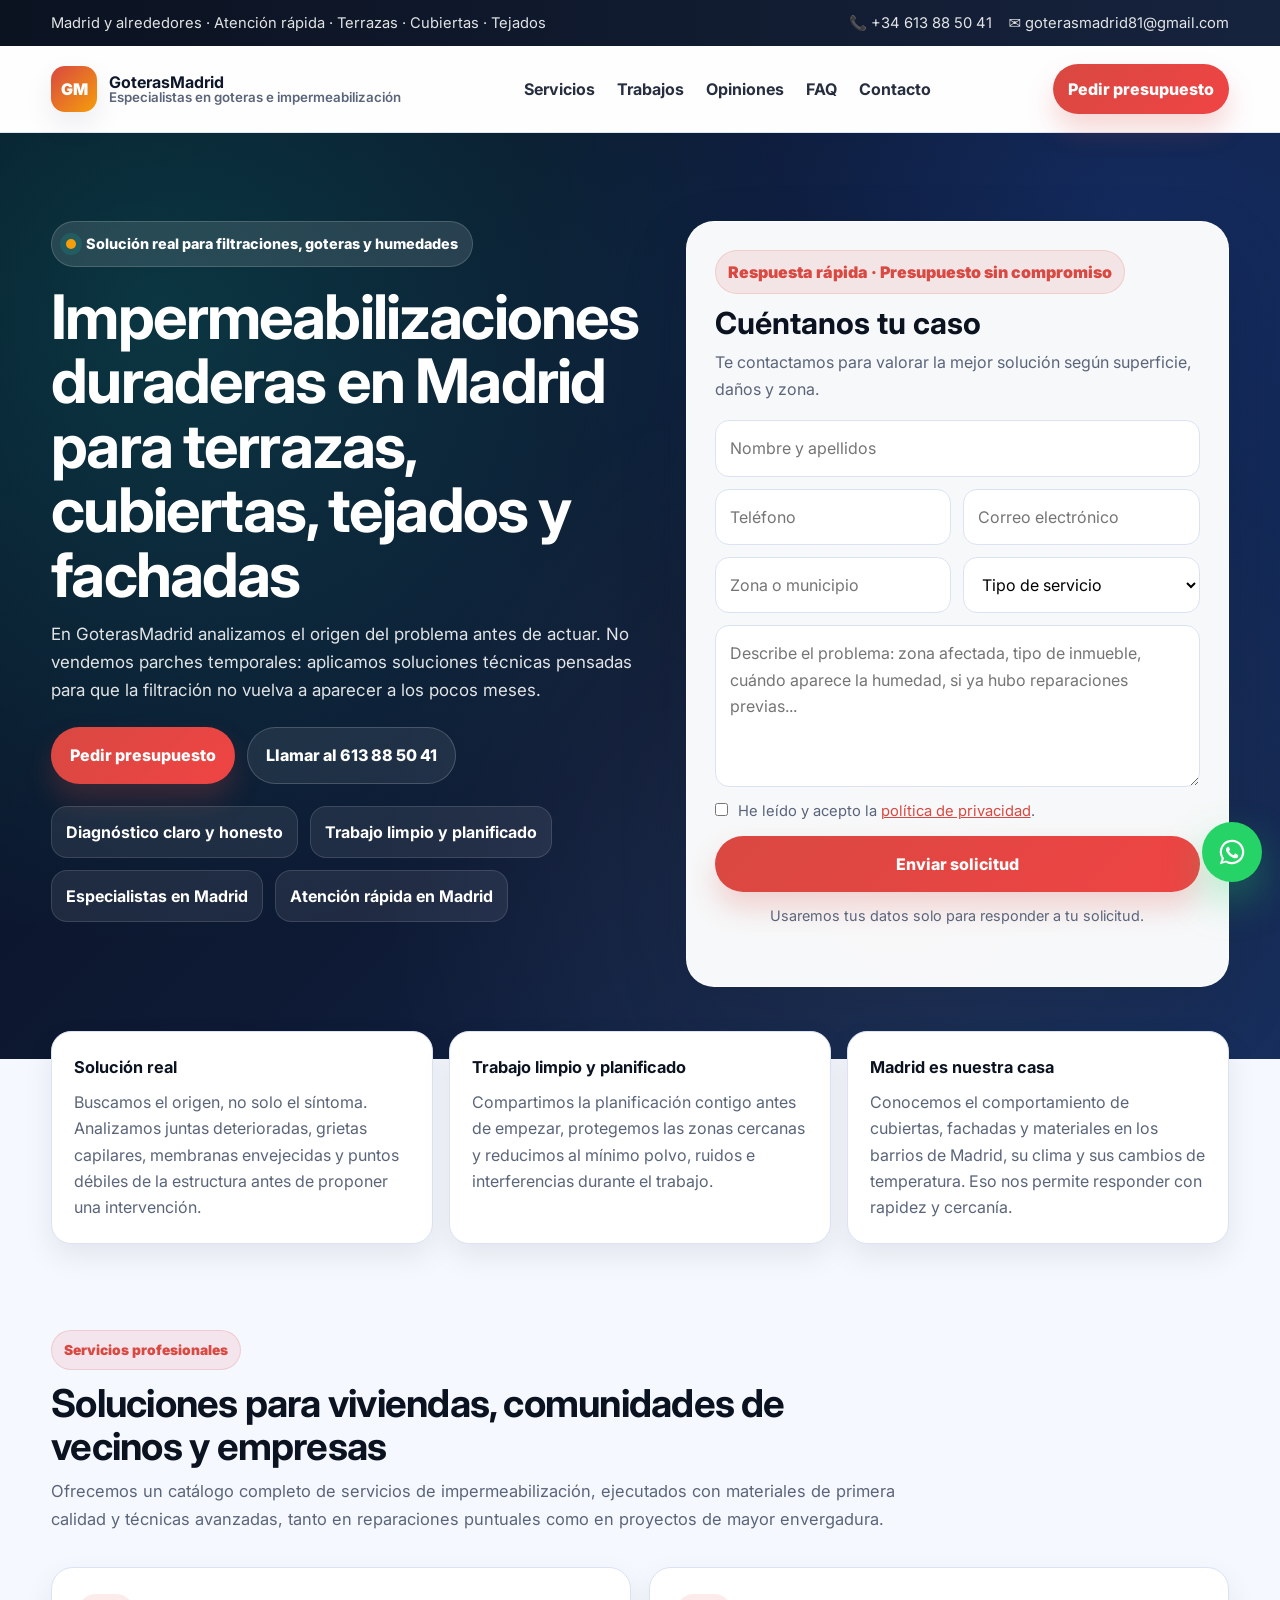
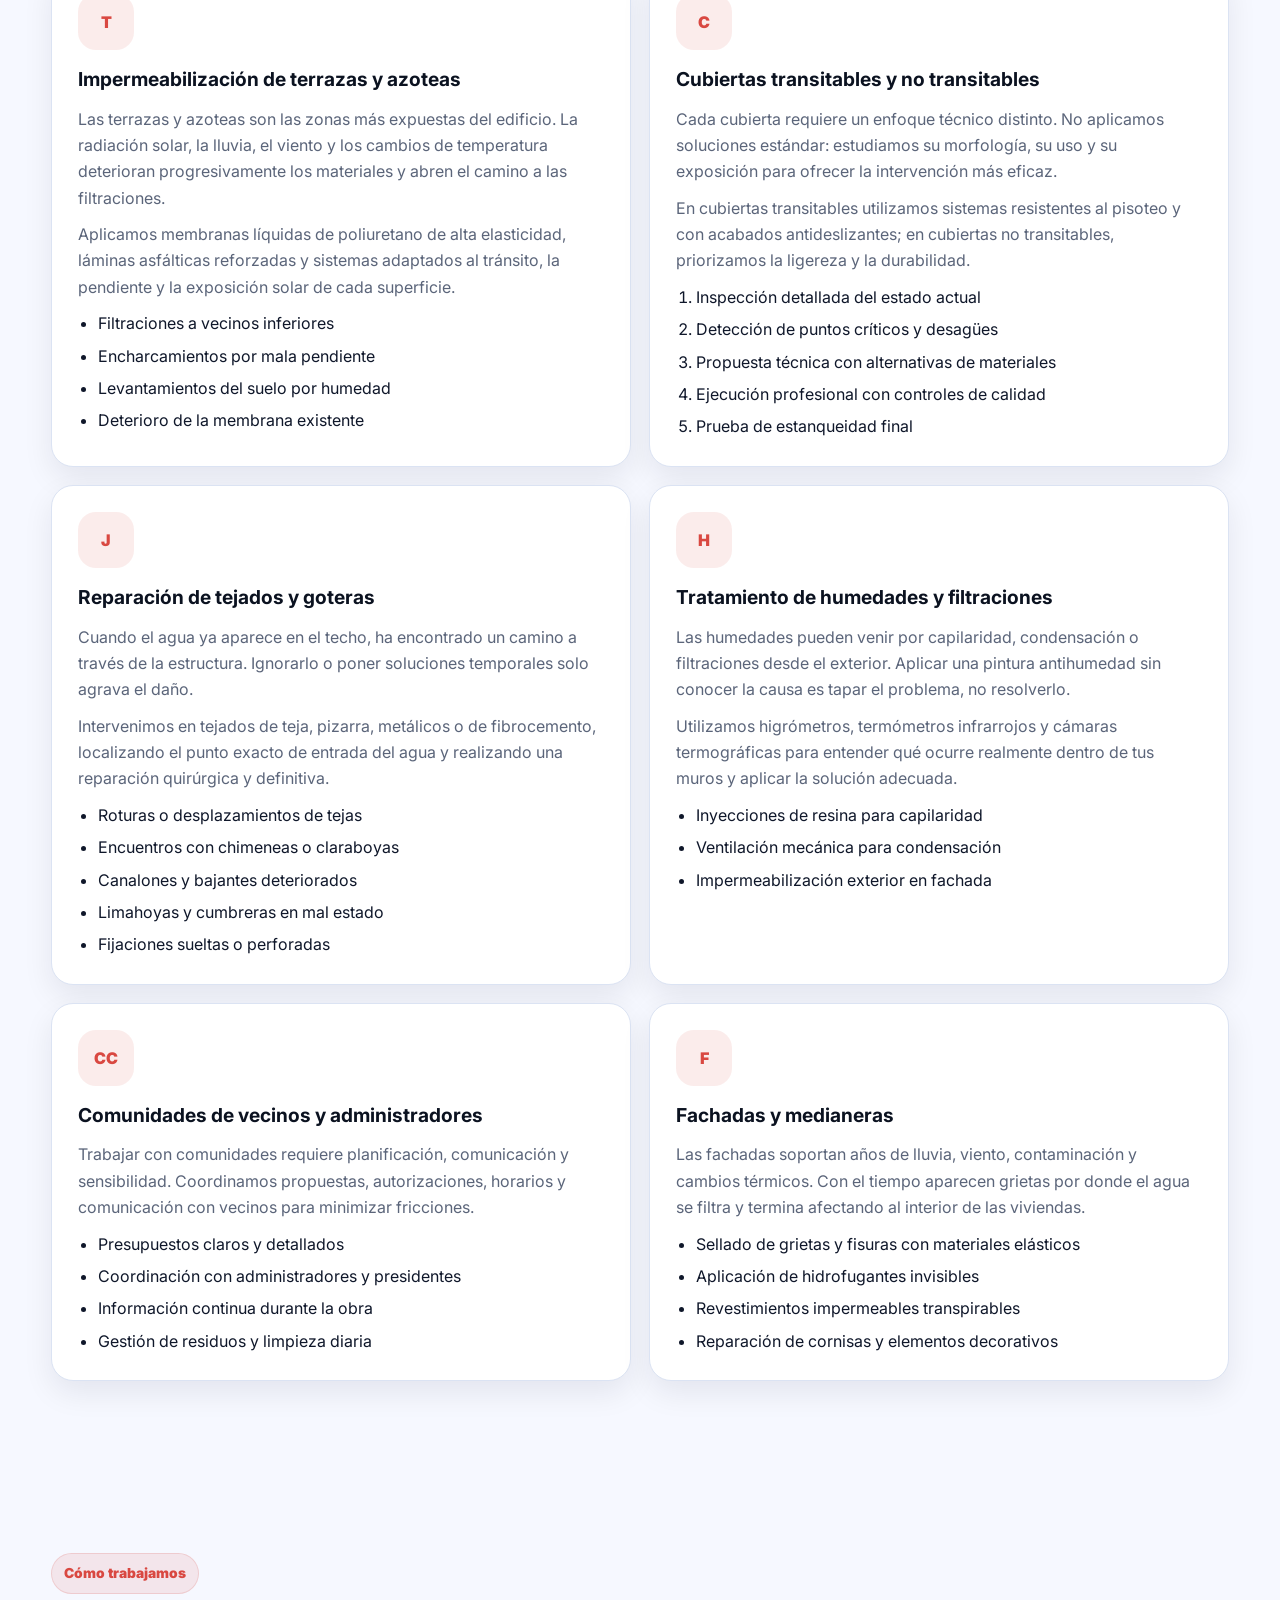
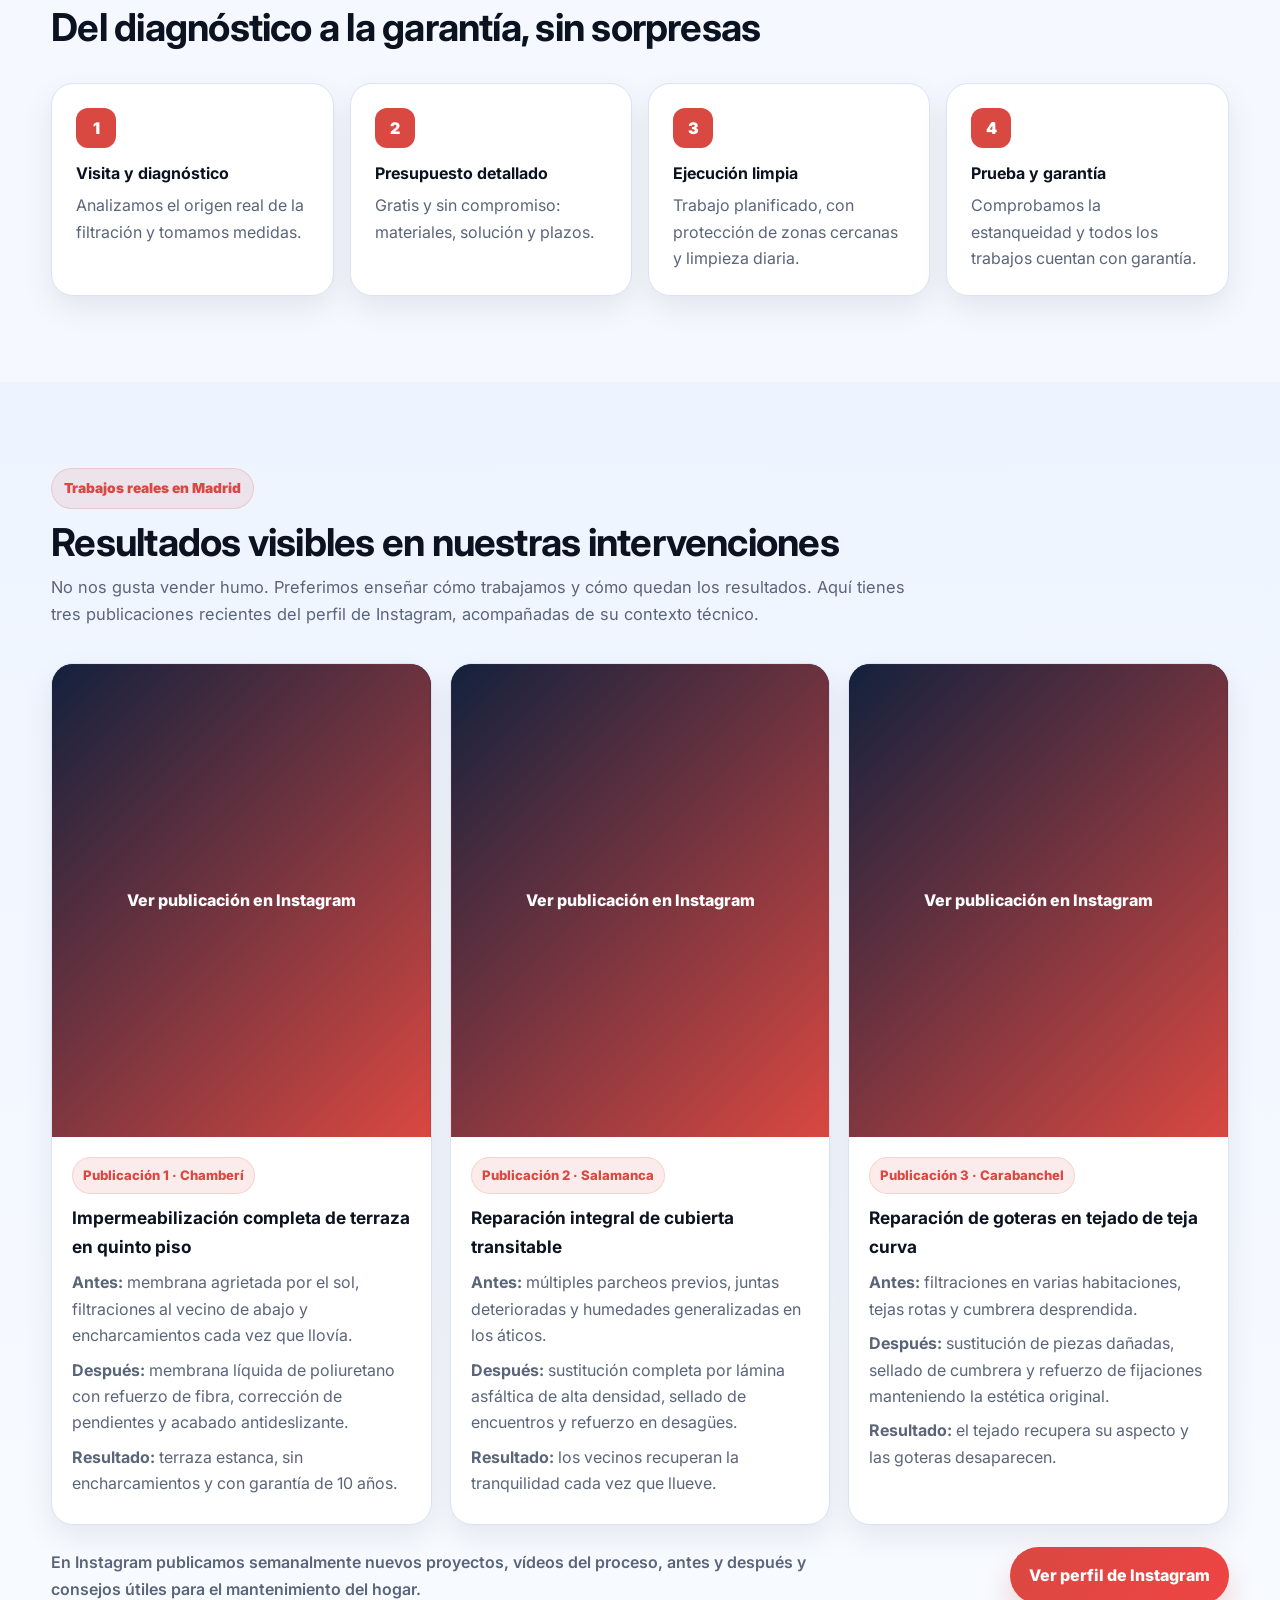
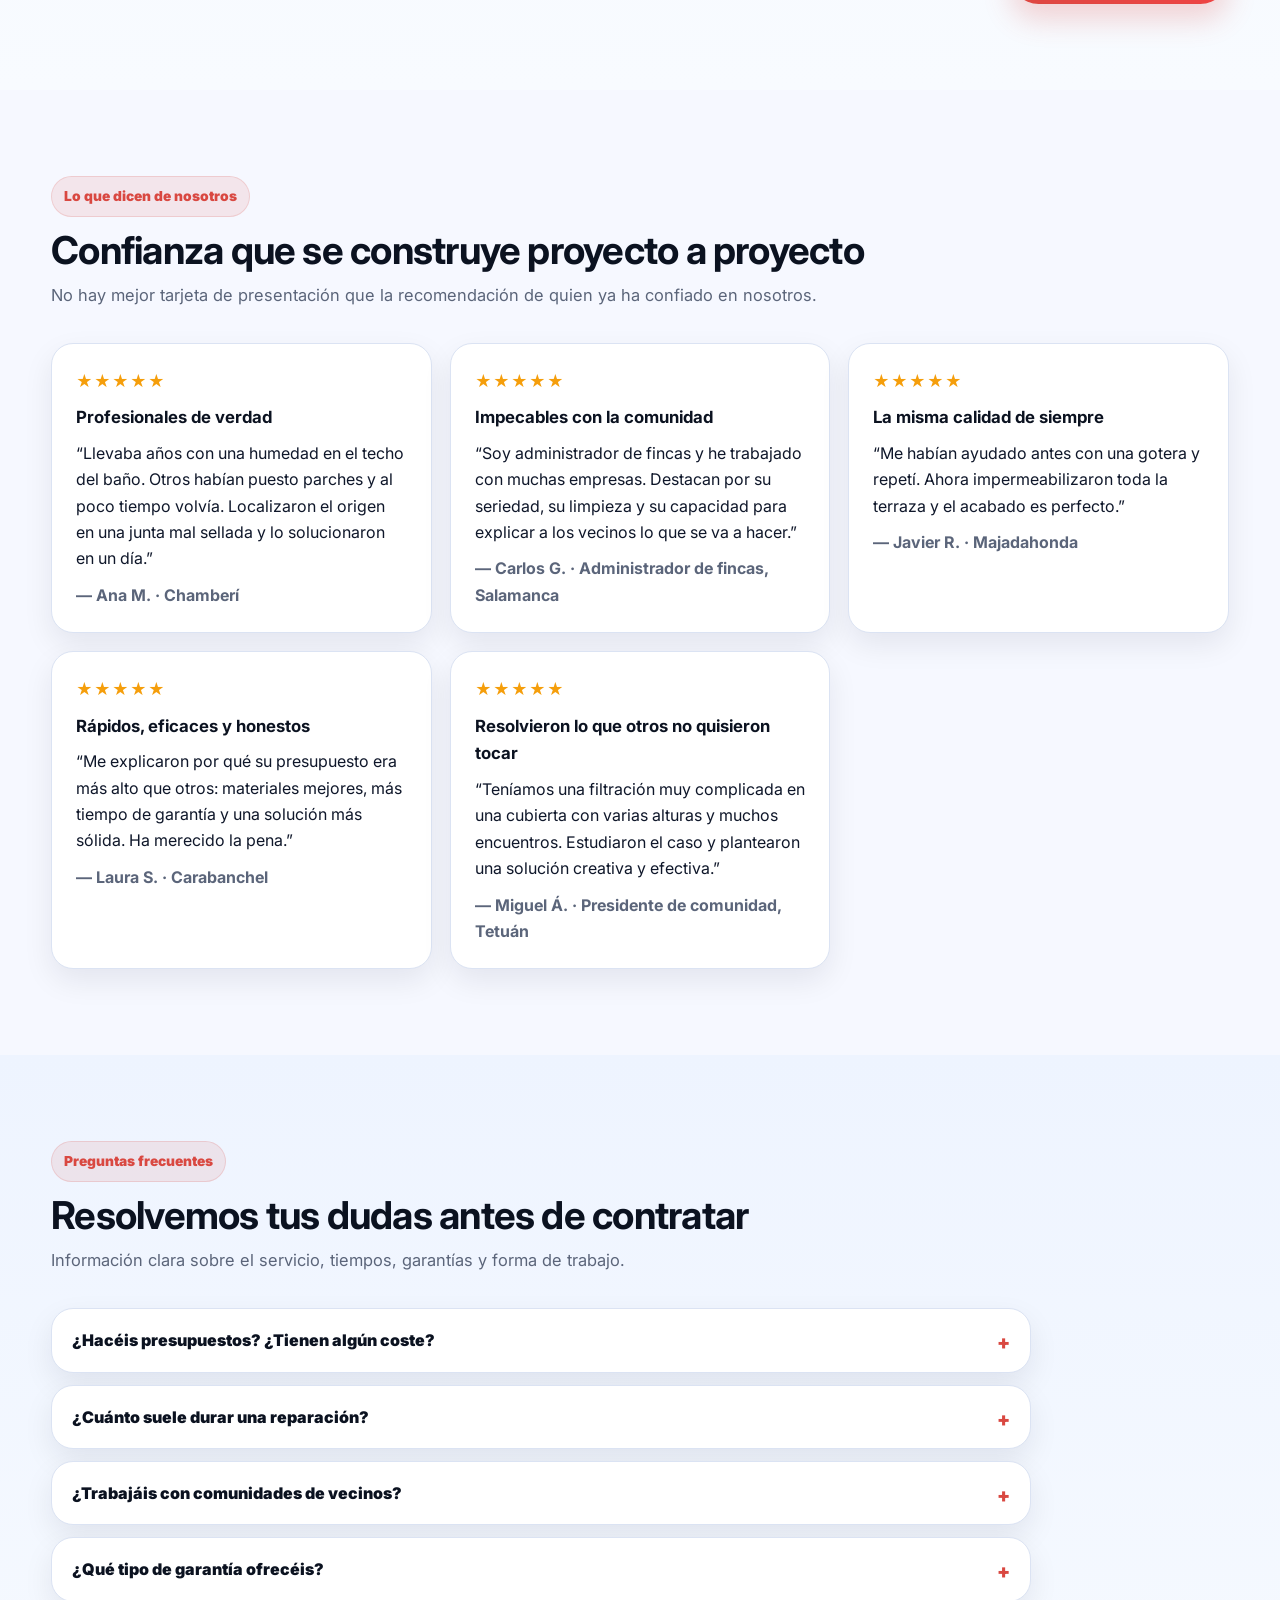
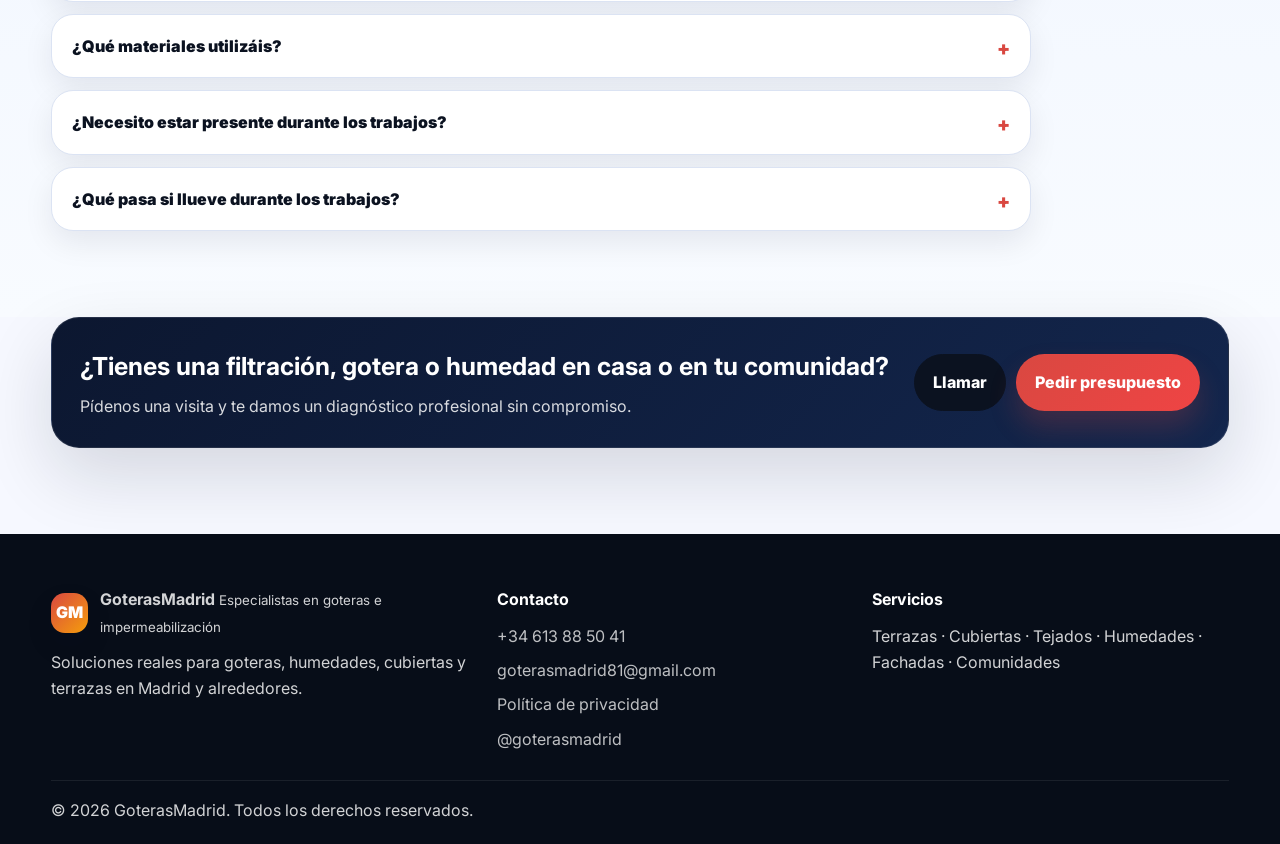
==== commit 3bcc5ccb: "Add files via upload" ====
--- a/index.html
+++ b/index.html
@@ -10,8 +10,17 @@
   <link rel="preconnect" href="https://fonts.gstatic.com" crossorigin />
   <link href="https://fonts.googleapis.com/css2?family=Inter:wght@400;500;600;700;800;900&display=swap" rel="stylesheet" />
   <link rel="stylesheet" href="style.css" />
+  <meta property="og:type" content="website" />
+  <meta property="og:locale" content="es_ES" />
+  <meta property="og:title" content="GoterasMadrid | Impermeabilizaciones en Madrid" />
+  <meta property="og:description" content="Terrazas, cubiertas, tejados, humedades y fachadas. Diagnóstico claro y presupuesto sin compromiso en Madrid." />
+  <meta name="twitter:card" content="summary" />
+  <link rel="icon" href="data:image/svg+xml,%3Csvg xmlns='http://www.w3.org/2000/svg' viewBox='0 0 64 64'%3E%3Crect width='64' height='64' rx='16' fill='%23d94841'/%3E%3Ctext x='32' y='43' font-size='28' font-family='Arial' font-weight='900' text-anchor='middle' fill='white'%3EGM%3C/text%3E%3C/svg%3E" />
+  <script>document.documentElement.className="js"</script>
+  <script type="application/ld+json">[{"@context": "https://schema.org", "@type": "HomeAndConstructionBusiness", "name": "GoterasMadrid", "description": "Impermeabilización de terrazas, cubiertas, tejados, humedades y fachadas en Madrid.", "telephone": "+34613885041", "email": "goterasmadrid81@gmail.com", "areaServed": {"@type": "City", "name": "Madrid"}, "sameAs": ["https://www.instagram.com/goterasmadrid/"]}, {"@context": "https://schema.org", "@type": "FAQPage", "mainEntity": [{"@type": "Question", "name": "¿Hacéis presupuestos? ¿Tienen algún coste?", "acceptedAnswer": {"@type": "Answer", "text": "Sí. Los presupuestos son gratuitos y sin compromiso. Concertamos una visita, analizamos la situación, tomamos medidas y te enviamos una propuesta detallada con materiales, solución y plazos."}}, {"@type": "Question", "name": "¿Cuánto suele durar una reparación?", "acceptedAnswer": {"@type": "Answer", "text": "Depende del caso: una gotera localizada suele resolverse en 1 o 2 días; una impermeabilización completa de terraza estándar, entre 3 y 5 días; una cubierta comunitaria puede requerir entre 5 y 10 días. En el presupuesto se detallan plazos realistas."}}, {"@type": "Question", "name": "¿Trabajáis con comunidades de vecinos?", "acceptedAnswer": {"@type": "Answer", "text": "Sí, es una de nuestras especialidades. Nos coordinamos con administradores y presidentes, presentamos propuestas claras, minimizamos molestias y dejamos todo limpio cada día."}}, {"@type": "Question", "name": "¿Qué tipo de garantía ofrecéis?", "acceptedAnswer": {"@type": "Answer", "text": "Todos los trabajos cuentan con garantía. Las impermeabilizaciones completas suelen tener entre 5 y 10 años, y las reparaciones localizadas entre 2 y 3 años, según el sistema aplicado y los materiales utilizados."}}, {"@type": "Question", "name": "¿Qué materiales utilizáis?", "acceptedAnswer": {"@type": "Answer", "text": "Trabajamos con primeras marcas del sector como Sika, Danosa, Texsa, Weber o Imperquimia. Elegimos el sistema según el soporte, la exposición solar, el tránsito y la compatibilidad con tratamientos anteriores."}}, {"@type": "Question", "name": "¿Necesito estar presente durante los trabajos?", "acceptedAnswer": {"@type": "Answer", "text": "No es necesario durante toda la intervención. Recomendamos presencia al inicio y al final, pero podemos trabajar con autonomía y mantenerte informado por teléfono o WhatsApp."}}, {"@type": "Question", "name": "¿Qué pasa si llueve durante los trabajos?", "acceptedAnswer": {"@type": "Answer", "text": "Planificamos las intervenciones consultando la previsión meteorológica. Si aparece lluvia inesperada, protegemos la zona con lonas o toldos y ajustamos la ejecución para evitar daños."}}]}]</script>
 </head>
 <body>
+  <a class="skip" href="#inicio">Saltar al contenido</a>
   <div class="topbar">
     <div class="container topbar__inner">
       <p>Madrid y alrededores · Atención rápida · Terrazas · Cubiertas · Tejados</p>
@@ -42,7 +51,7 @@
 
       <div class="header__actions">
         <a class="btn btn--primary btn--sm header__cta" href="#contacto">Pedir presupuesto</a>
-        <button class="burger" id="burger" aria-label="Abrir menú" aria-expanded="false">
+        <button class="burger" id="burger" aria-label="Abrir menú" aria-expanded="false" aria-controls="mobileNav">
           <span></span><span></span><span></span>
         </button>
       </div>
@@ -93,14 +102,14 @@
           <form class="form" action="https://formsubmit.co/goterasmadrid81@gmail.com" method="POST" novalidate>
             <div class="form__row">
               <label class="sr-only" for="nombre">Nombre</label>
-              <input id="nombre" name="nombre" type="text" placeholder="Nombre y apellidos" required />
+              <input id="nombre" name="nombre" autocomplete="name" type="text" placeholder="Nombre y apellidos" required />
             </div>
 
             <div class="form__row form__row--2">
               <label class="sr-only" for="telefono">Teléfono</label>
-              <input id="telefono" name="telefono" type="tel" placeholder="Teléfono" required />
+              <input id="telefono" name="telefono" autocomplete="tel" type="tel" inputmode="tel" placeholder="Teléfono" required />
               <label class="sr-only" for="email">Correo electrónico</label>
-              <input id="email" name="email" type="email" placeholder="Correo electrónico" required />
+              <input id="email" name="email" autocomplete="email" type="email" placeholder="Correo electrónico" required />
             </div>
 
             <div class="form__row form__row--2">
@@ -127,10 +136,12 @@
             <input type="hidden" name="_subject" value="Nuevo contacto desde la web de GoterasMadrid" />
             <input type="hidden" name="_captcha" value="false" />
             <input type="hidden" name="_template" value="table" />
-            <input type="hidden" name="_next" value="./gracias.html" />
+            <input type="text" name="_honey" style="display:none" tabindex="-1" autocomplete="off" />
+
+            <label class="form__check"><input type="checkbox" name="privacidad" required /> <span>He leído y acepto la <a href="privacidad.html" target="_blank" rel="noopener">política de privacidad</a>.</span></label>
 
             <button class="btn btn--primary btn--block" type="submit" id="submitBtn">Enviar solicitud</button>
-            <p class="form__note">Tus datos se usarán solo para responder a tu solicitud.</p>
+            <p class="form__note">Usaremos tus datos solo para responder a tu solicitud.</p>
             <div class="form__error" id="formError" role="alert" aria-live="polite"></div>
           </form>
         </aside>
@@ -243,6 +254,21 @@
       </div>
     </section>
 
+    <section class="section" id="proceso">
+      <div class="container">
+        <header class="section__head reveal">
+          <span class="tag">Cómo trabajamos</span>
+          <h2>Del diagnóstico a la garantía, sin sorpresas</h2>
+        </header>
+        <ol class="steps reveal">
+          <li><strong>Visita y diagnóstico</strong><p>Analizamos el origen real de la filtración y tomamos medidas.</p></li>
+          <li><strong>Presupuesto detallado</strong><p>Gratis y sin compromiso: materiales, solución y plazos.</p></li>
+          <li><strong>Ejecución limpia</strong><p>Trabajo planificado, con protección de zonas cercanas y limpieza diaria.</p></li>
+          <li><strong>Prueba y garantía</strong><p>Comprobamos la estanqueidad y todos los trabajos cuentan con garantía.</p></li>
+        </ol>
+      </div>
+    </section>
+
     <section class="section section--alt" id="trabajos">
       <div class="container">
         <header class="section__head reveal">
@@ -319,7 +345,7 @@
           <article class="review reveal">
             <div class="review__stars">★★★★★</div>
             <h3>La misma calidad de siempre</h3>
-            <p>“Conocía a la empresa por su antiguo nombre y ya me habían ayudado con una gotera. Ahora impermeabilizaron toda la terraza y el acabado es perfecto.”</p>
+            <p>“Me habían ayudado antes con una gotera y repetí. Ahora impermeabilizaron toda la terraza y el acabado es perfecto.”</p>
             <span>— Javier R. · Majadahonda</span>
           </article>
 
@@ -349,10 +375,6 @@
         </header>
 
         <div class="faq reveal">
-          <details class="faq__item">
-            <summary>¿Por qué habéis cambiado el nombre de GoterasMadrid a GoterasMadrid?</summary>
-            <p>El cambio responde a la evolución del servicio. Seguimos siendo expertos en goteras, pero hoy también realizamos impermeabilización de terrazas, humedades en fachadas, cubiertas completas y soluciones más amplias. Es el mismo equipo y la misma calidad, con un enfoque más completo.</p>
-          </details>
 
           <details class="faq__item">
             <summary>¿Hacéis presupuestos? ¿Tienen algún coste?</summary>
@@ -424,6 +446,7 @@
         <h4>Contacto</h4>
         <a href="tel:+34613885041">+34 613 88 50 41</a>
         <a href="mailto:goterasmadrid81@gmail.com">goterasmadrid81@gmail.com</a>
+        <a href="privacidad.html">Política de privacidad</a>
         <a href="https://www.instagram.com/goterasmadrid/" target="_blank" rel="noopener noreferrer">@goterasmadrid</a>
       </div>
       <div class="footer__col">
@@ -436,7 +459,13 @@
     </div>
   </footer>
 
-  <a class="wapp" href="https://wa.me/34600000000" target="_blank" rel="noopener noreferrer" aria-label="Contactar por WhatsApp">💬</a>
+  <div class="mbar" role="navigation" aria-label="Contacto rápido">
+    <a class="mbar__call" href="tel:+34613885041">Llamar</a>
+    <a class="mbar__wa" href="https://wa.me/34613885041?text=Hola%2C%20quiero%20pedir%20presupuesto%20para%20una%20gotera%20o%20impermeabilización" target="_blank" rel="noopener noreferrer">WhatsApp</a>
+    <a class="mbar__quote" href="#contacto">Presupuesto</a>
+  </div>
+
+  <a class="wapp" href="https://wa.me/34613885041?text=Hola%2C%20quiero%20pedir%20presupuesto%20para%20una%20gotera%20o%20impermeabilización" target="_blank" rel="noopener noreferrer" aria-label="Contactar por WhatsApp"><svg viewBox="0 0 32 32" width="30" height="30" fill="currentColor" aria-hidden="true"><path d="M16 3a13 13 0 0 0-11 19.9L3 29l6.300-1.900A13 13 0 1 0 16 3zm0 23.700a10.700 10.700 0 0 1-5.500-1.500l-.4-.2-3.700 1.100 1.100-3.600-.3-.4A10.700 10.700 0 1 1 16 26.700zm5.900-8c-.3-.2-1.900-.9-2.200-1s-.5-.2-.7.200-.8 1-1 1.200-.4.200-.7.100a8.700 8.700 0 0 1-4.300-3.800c-.3-.6.300-.5.900-1.700.1-.2 0-.4 0-.5l-1-2.300c-.2-.6-.5-.5-.7-.5h-.6a1.200 1.200 0 0 0-.9.400 3.700 3.700 0 0 0-1.100 2.700 6.400 6.400 0 0 0 1.300 3.400c.2.200 2.300 3.600 5.600 5 2 .9 2.800.9 3.800.8a3.200 3.200 0 0 0 2.100-1.500 2.600 2.600 0 0 0 .2-1.500c-.1-.1-.3-.2-.7-.4z"/></svg></a>
   <script src="script.js"></script>
 </body>
 </html>
--- a/style.css
+++ b/style.css
@@ -51,7 +51,7 @@
 .btn--ghost:hover,.btn--dark:hover{transform:translateY(-2px)}
 .btn--dark{background:var(--dark);color:#fff;border-color:var(--dark)}
 .hero{position:relative;overflow:hidden;padding:88px 0 72px;background:linear-gradient(135deg,#071021 0%,#0e1a34 52%,#142c5b 100%);color:#fff}
-.hero__bg{position:absolute;inset:0;background:linear-gradient(rgba(7,16,33,.55),rgba(7,16,33,.55)),url('https://images.unsplash.com/photo-1504307651254-35680f356dfd?auto=format&fit=crop&w=1700&q=80') center/cover no-repeat;opacity:.22}
+.hero__bg{position:absolute;inset:0;background:linear-gradient(rgba(7,16,33,.55),rgba(7,16,33,.55));opacity:.22}
 .hero__glow{position:absolute;inset:-120px;background:radial-gradient(circle at 18% 25%, rgba(17,179,163,.22), transparent 42%),radial-gradient(circle at 82% 18%, rgba(37,99,235,.22), transparent 38%)}
 .hero__grid{position:relative;z-index:2;display:grid;grid-template-columns:1.05fr .95fr;gap:34px;align-items:start}
 .pill{display:inline-flex;align-items:center;gap:10px;padding:10px 14px;border-radius:999px;background:rgba(255,255,255,.1);border:1px solid rgba(255,255,255,.16);font-weight:800;font-size:.9rem;margin-bottom:18px}
@@ -84,9 +84,9 @@
 .instagram-grid{display:grid;grid-template-columns:repeat(3,minmax(0,1fr));gap:18px}
 .instagram-post{display:flex;flex-direction:column;background:#fff;border:1px solid var(--border);border-radius:var(--radius-lg);overflow:hidden;box-shadow:var(--shadow-md);transition:var(--t)}
 .instagram-post__image{aspect-ratio:4/5;background-size:cover;background-position:center}
-.placeholder-1{background-image:linear-gradient(rgba(11,18,32,.12),rgba(11,18,32,.12)),url('https://images.unsplash.com/photo-1523413651479-597eb2da0ad6?auto=format&fit=crop&w=1200&q=80')}
-.placeholder-2{background-image:linear-gradient(rgba(11,18,32,.12),rgba(11,18,32,.12)),url('https://images.unsplash.com/photo-1484154218962-a197022b5858?auto=format&fit=crop&w=1200&q=80')}
-.placeholder-3{background-image:linear-gradient(rgba(11,18,32,.12),rgba(11,18,32,.12)),url('https://images.unsplash.com/photo-1560518883-ce09059eeffa?auto=format&fit=crop&w=1200&q=80')}
+.placeholder-1{background-image:linear-gradient(rgba(11,18,32,.12),rgba(11,18,32,.12))}
+.placeholder-2{background-image:linear-gradient(rgba(11,18,32,.12),rgba(11,18,32,.12))}
+.placeholder-3{background-image:linear-gradient(rgba(11,18,32,.12),rgba(11,18,32,.12))}
 .instagram-post__content{padding:20px}.instagram-post__badge{display:inline-flex;padding:7px 10px;border-radius:999px;background:rgba(37,99,235,.1);border:1px solid rgba(37,99,235,.14);color:var(--primary);font-weight:800;font-size:.82rem;margin-bottom:10px}
 .instagram-post__content h3{color:var(--dark);margin-bottom:8px;font-size:1.08rem}.instagram-post__content p{color:var(--muted);margin-bottom:8px}
 .instagram-cta{margin-top:22px;display:flex;justify-content:space-between;align-items:center;gap:16px;flex-wrap:wrap}.instagram-cta p{color:var(--muted);font-weight:600;max-width:760px}
@@ -121,3 +121,27 @@
 .service-card__icon,.instagram-post__badge,.tag,.lead__badge{background:rgba(217,72,65,.10);border-color:rgba(217,72,65,.16);color:var(--primary);}
 .form input:focus,.form select:focus,.form textarea:focus{border-color:rgba(217,72,65,.55);box-shadow:0 0 0 4px rgba(217,72,65,.12);}
 .wapp{box-shadow:0 18px 40px rgba(37,211,102,.34);}
+
+/* v2 */
+.skip{position:absolute;left:-999px;top:8px;background:#fff;padding:10px 14px;border-radius:10px;z-index:200}.skip:focus{left:8px}
+a:focus-visible,button:focus-visible,summary:focus-visible,input:focus-visible,select:focus-visible,textarea:focus-visible{outline:3px solid var(--primary);outline-offset:3px}
+.js .reveal{opacity:0}.js .reveal.active{opacity:1}.reveal{opacity:1}
+.hero__bg{background:radial-gradient(circle at 70% 80%,rgba(255,255,255,.06),transparent 45%);opacity:1}
+.instagram-post__image{display:grid;place-items:center;background-color:#13213d;background-image:linear-gradient(135deg,#13213d,#d94841)!important}
+.instagram-post__image::after{content:"Ver publicación en Instagram";color:#fff;font-weight:800;padding:0 20px;text-align:center}
+.form__check{display:flex;gap:10px;align-items:flex-start;font-size:.92rem;color:var(--muted)}.form__check input{width:auto;margin-top:4px}.form__check a{text-decoration:underline;color:var(--primary)}
+.steps{list-style:none;display:grid;grid-template-columns:repeat(4,1fr);gap:16px;counter-reset:s}
+.steps li{counter-increment:s;background:#fff;border:1px solid var(--border);border-radius:var(--radius-lg);padding:24px;box-shadow:var(--shadow-md)}
+.steps li::before{content:counter(s);display:grid;place-items:center;width:40px;height:40px;border-radius:12px;background:var(--primary);color:#fff;font-weight:900;margin-bottom:12px}
+.steps strong{display:block;color:var(--dark);margin-bottom:6px}.steps p{color:var(--muted)}
+.wapp{width:60px;height:60px}.mbar{display:none}
+.legal{max-width:760px;margin:0 auto;padding:60px 0}.legal h1{margin-bottom:16px}.legal h2{margin:24px 0 8px}.legal p,.legal li{color:var(--muted);margin-bottom:8px}.todo{background:#fff3cd;padding:0 4px;border-radius:4px}
+@media (max-width:1100px){.steps{grid-template-columns:1fr 1fr}}
+@media (max-width:860px){
+  .mbar{display:grid;grid-template-columns:1fr 1fr 1.3fr;position:fixed;left:0;right:0;bottom:0;z-index:130;background:#0b1220;padding:10px 10px calc(10px + env(safe-area-inset-bottom));gap:8px}
+  .mbar a{text-align:center;padding:12px 6px;border-radius:12px;font-weight:800;color:#fff;background:rgba(255,255,255,.12)}
+  .mbar .mbar__quote{background:var(--primary)}.mbar .mbar__wa{background:#25d366}
+  .wapp{display:none}body{padding-bottom:78px}
+}
+@media (max-width:520px){.steps{grid-template-columns:1fr}}
+@media (prefers-reduced-motion:reduce){html{scroll-behavior:auto}*{transition:none!important}.reveal{opacity:1!important;transform:none!important}}
